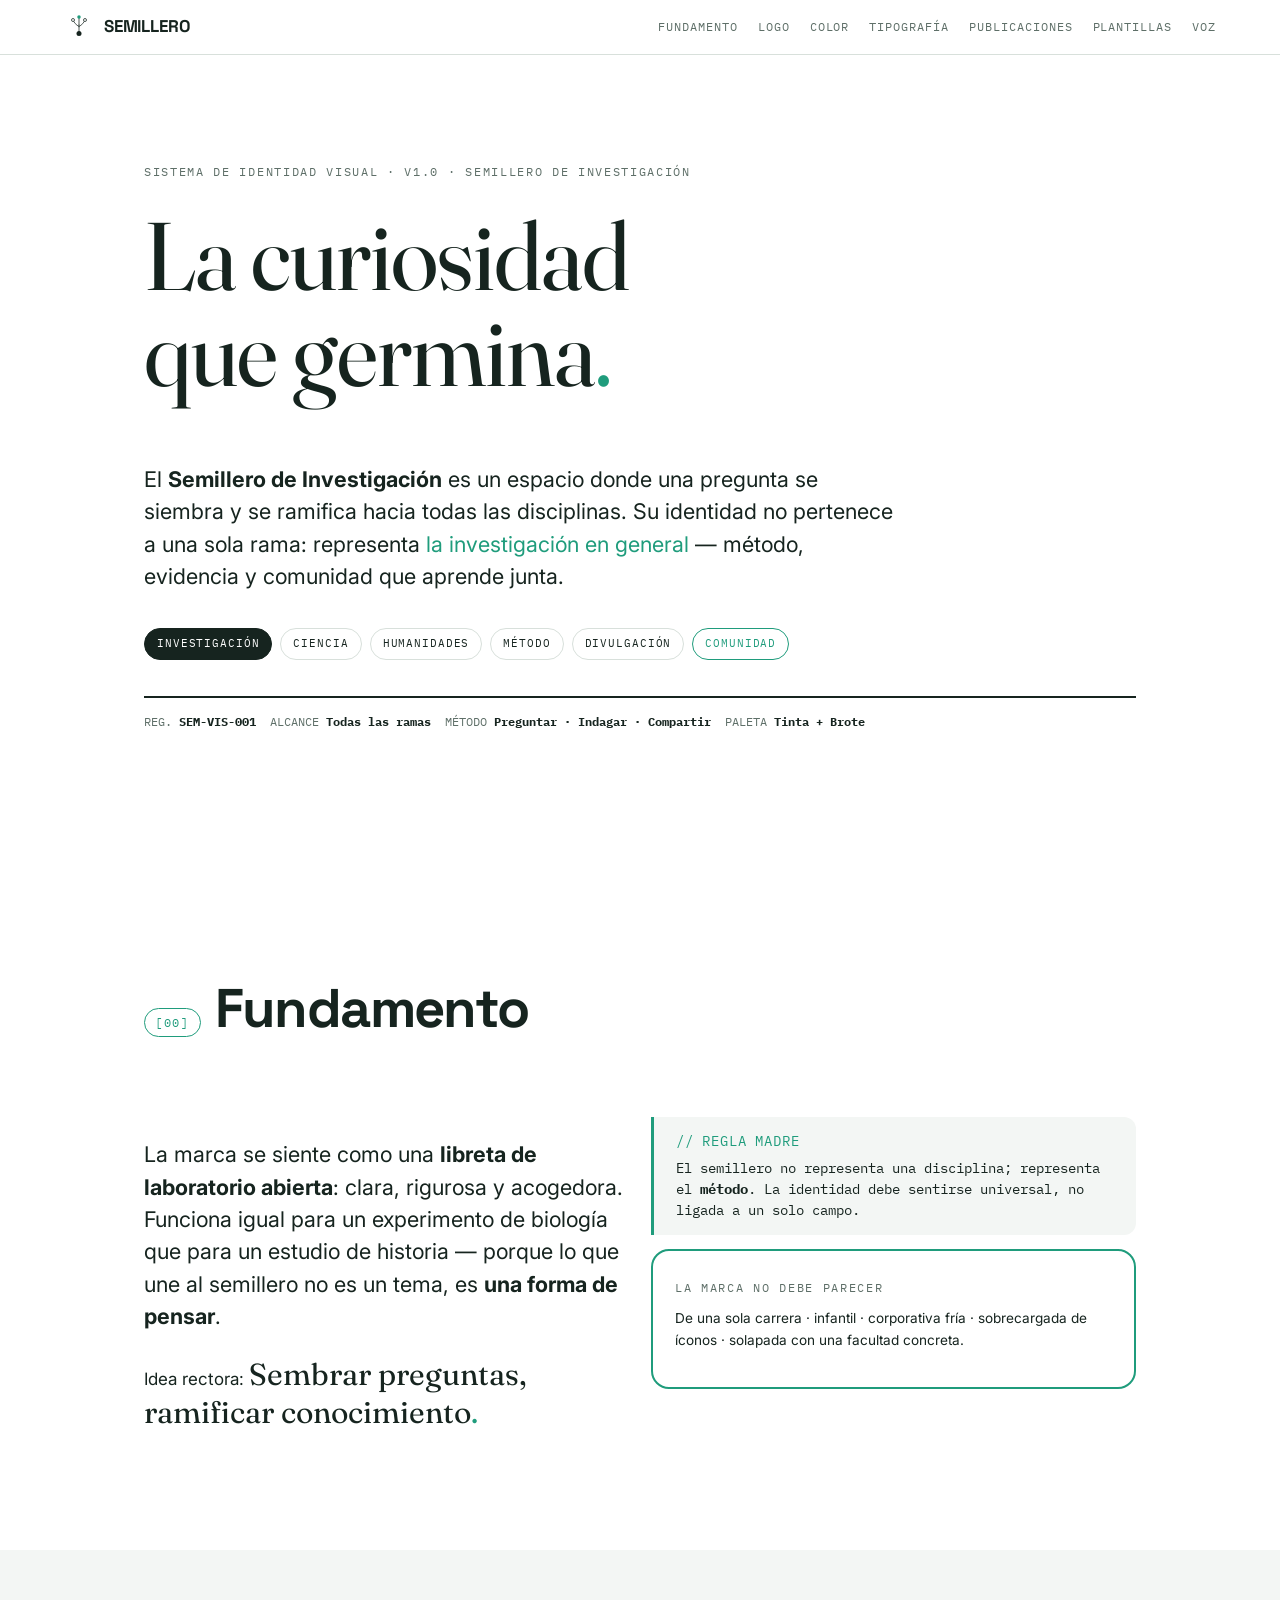
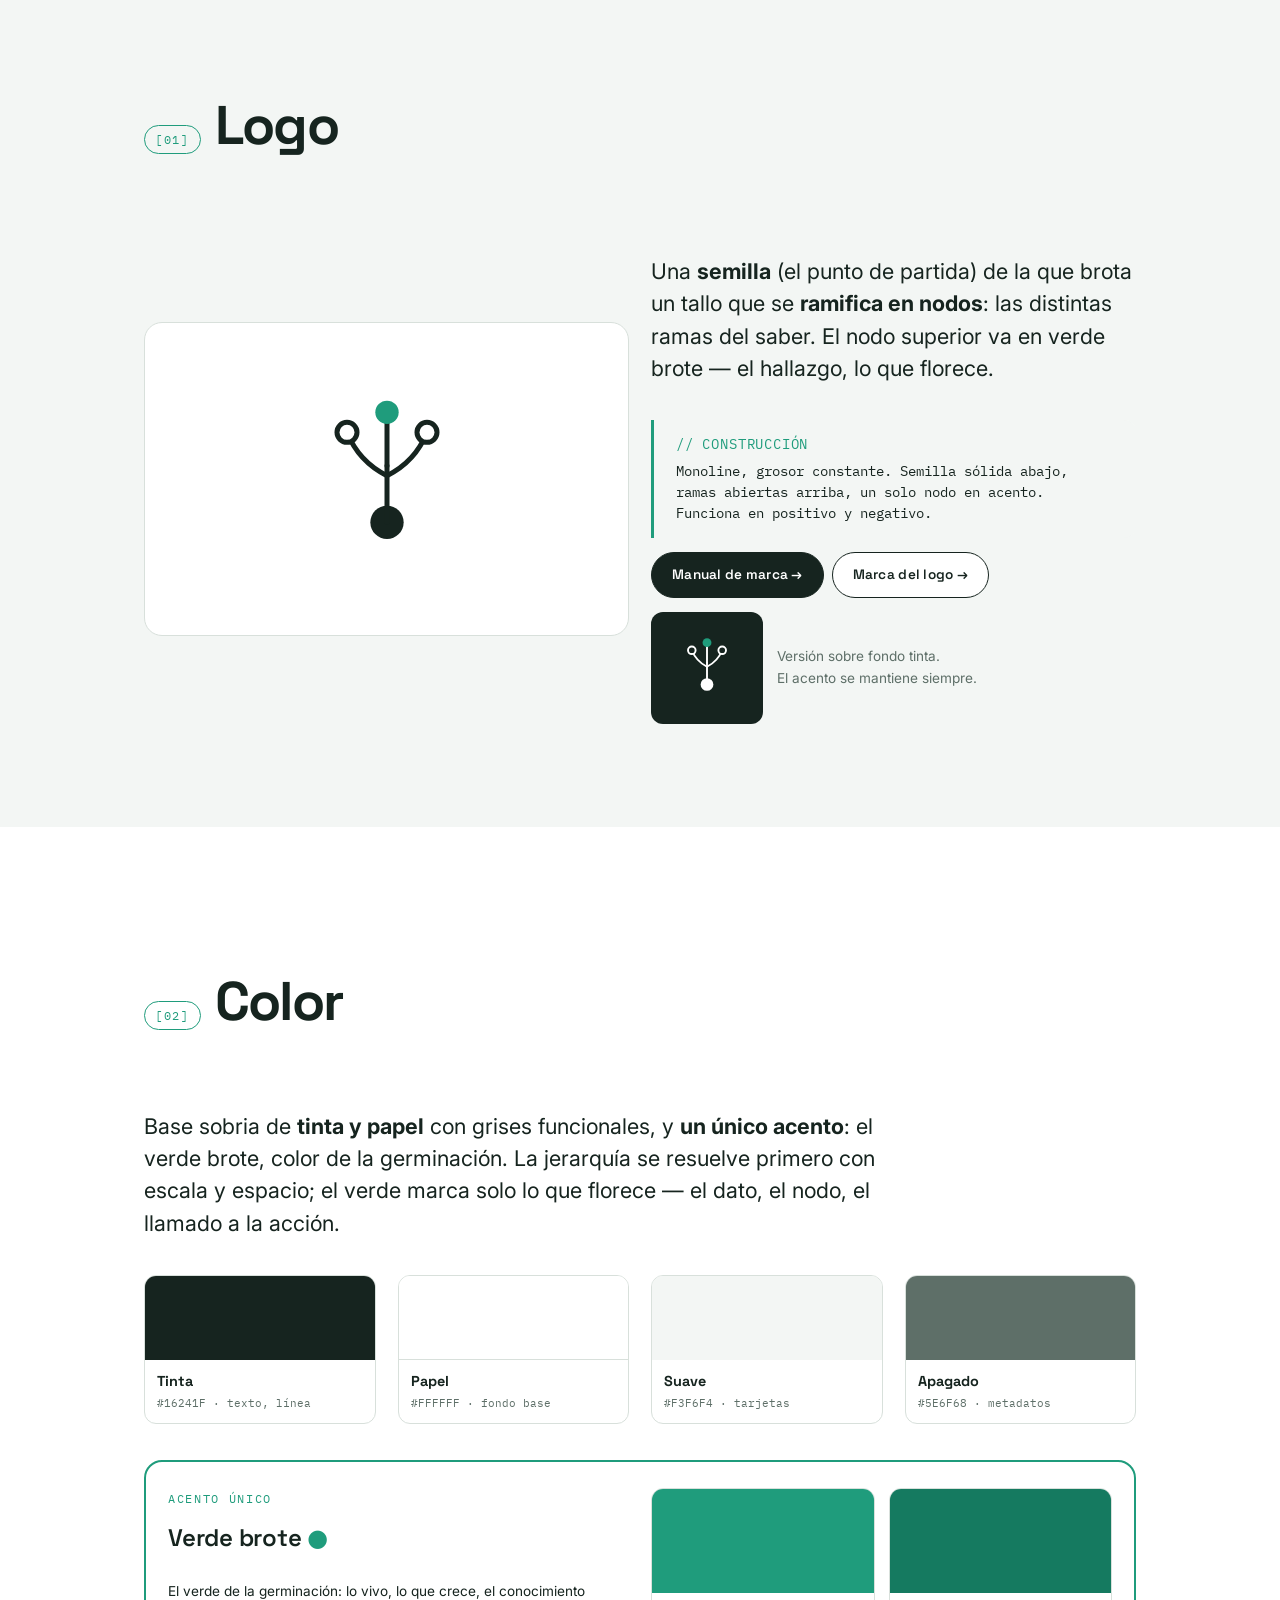
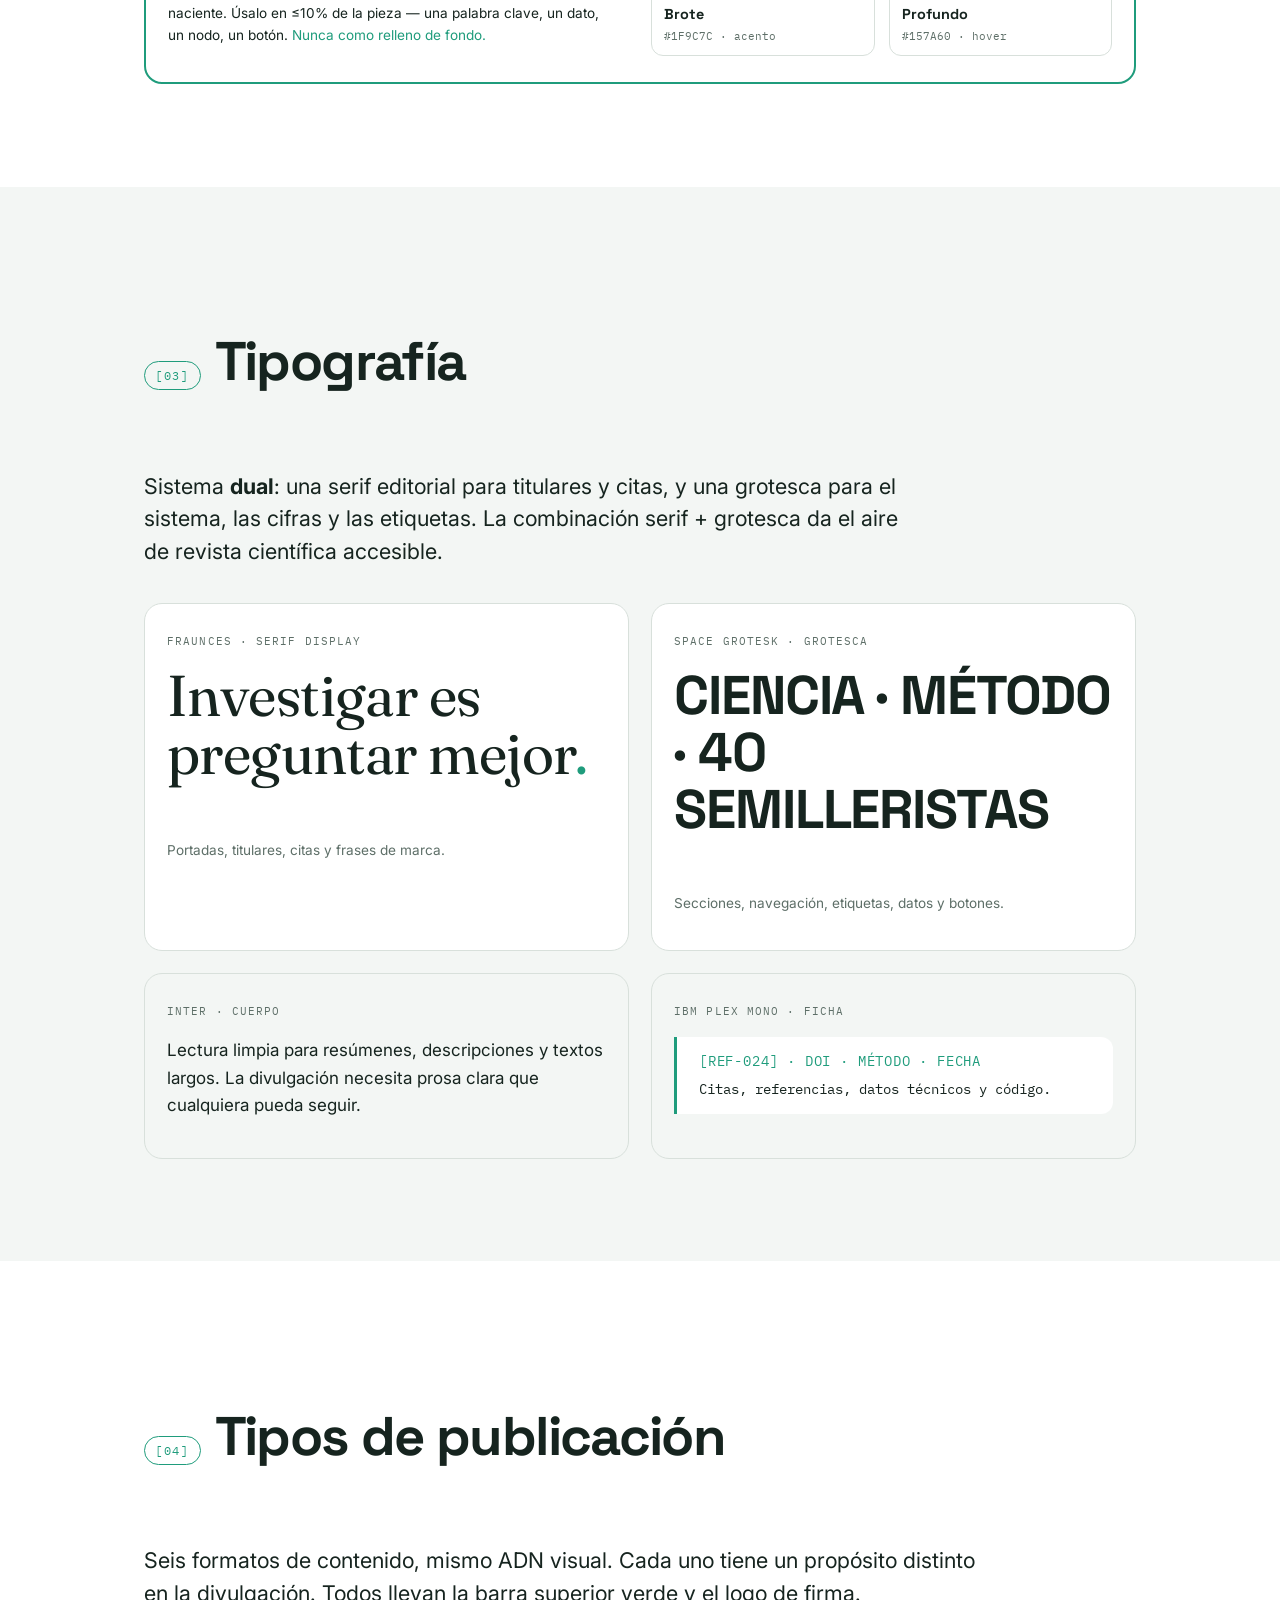
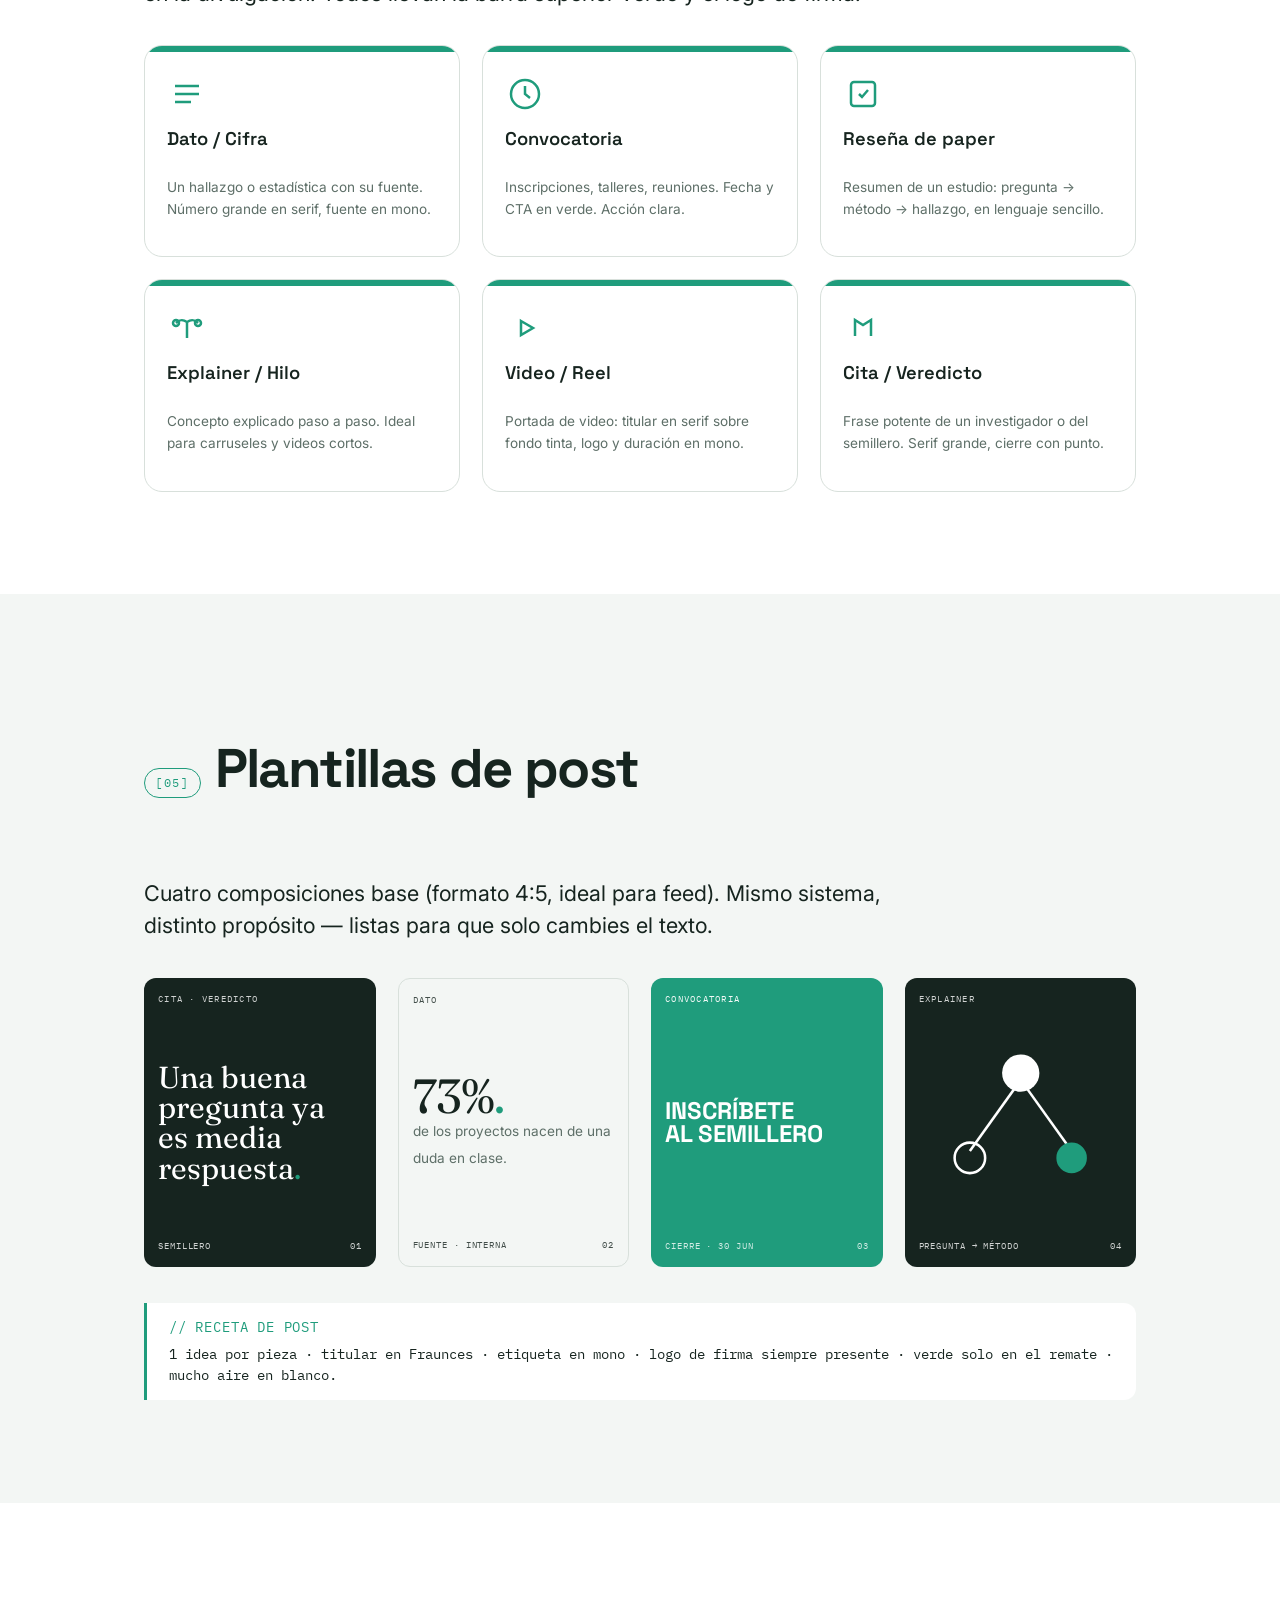
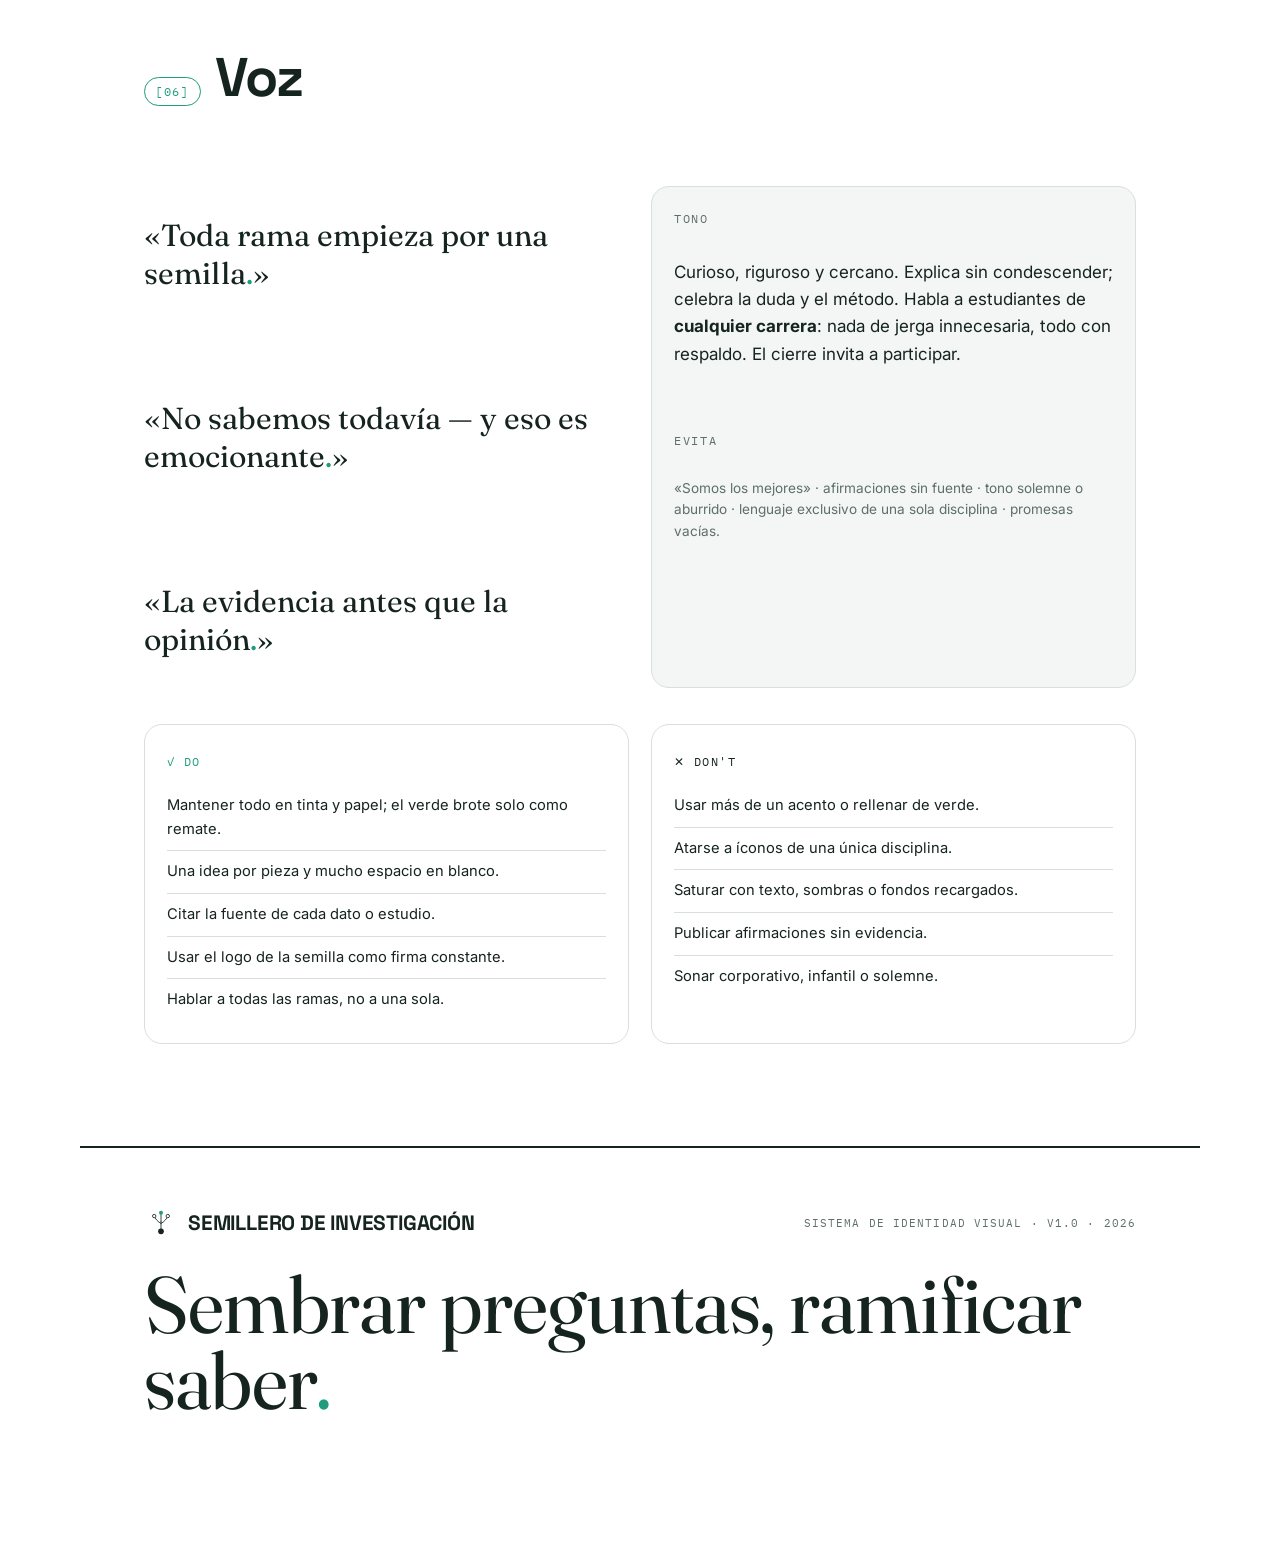
==== index.html @ 3b18baaf "Sitio Semillero de Investigación: identidad, estrategia y kit de marca" ====
<!DOCTYPE html>
<html lang="es">
<head>
<meta charset="UTF-8">
<meta name="viewport" content="width=device-width, initial-scale=1.0">
<title>Semillero de Investigación — Sistema de Identidad Visual</title>
<meta name="description" content="Identidad visual del Semillero de Investigación: logo, color, tipografía, tipos de publicación y plantillas para posts, videos y divulgación. La investigación que germina y se ramifica en todas las disciplinas.">

<link rel="preconnect" href="https://fonts.googleapis.com">
<link rel="preconnect" href="https://fonts.gstatic.com" crossorigin>
<link href="https://fonts.googleapis.com/css2?family=Fraunces:ital,opsz,wght@0,9..144,300..600;1,9..144,300..600&family=IBM+Plex+Mono:wght@400;500;600&family=Inter:wght@400;500;600&family=Space+Grotesk:wght@400;500;600;700&display=swap" rel="stylesheet">

<link rel="icon" type="image/svg+xml" href="assets/favicon.svg">
<link rel="stylesheet" href="assets/semillero.css">
</head>
<body>

<!-- ============ NAV ============ -->
<nav class="nav">
  <div class="nav__brand">
    <svg viewBox="0 0 120 120" width="30" height="30" aria-hidden="true">
      <circle cx="60" cy="86" r="10" fill="#16241F"/>
      <path d="M60 86 V52" fill="none" stroke="#16241F" stroke-width="3" stroke-linecap="round"/>
      <g fill="none" stroke="#16241F" stroke-width="3" stroke-linecap="round">
        <path d="M60 58 C48 52 40 42 36 32"/><path d="M60 58 C72 52 80 42 84 32"/><path d="M60 52 V24"/>
      </g>
      <circle cx="36" cy="32" r="6" fill="#fff" stroke="#16241F" stroke-width="3"/>
      <circle cx="84" cy="32" r="6" fill="#fff" stroke="#16241F" stroke-width="3"/>
      <circle cx="60" cy="20" r="7" fill="#1F9C7C"/>
    </svg>
    SEMILLERO
  </div>
  <div class="nav__links">
    <a href="#fundamento">Fundamento</a>
    <a href="#logo">Logo</a>
    <a href="#color">Color</a>
    <a href="#tipografia">Tipografía</a>
    <a href="#publicaciones">Publicaciones</a>
    <a href="#plantillas">Plantillas</a>
    <a href="#voz">Voz</a>
  </div>
</nav>

<!-- ============ HERO ============ -->
<header class="section container">
  <span class="kicker">Sistema de identidad visual · v1.0 · Semillero de Investigación</span>
  <h1 class="display u-mt-4" style="font-size: clamp(2.6rem, 9vw, 6rem);">La curiosidad<br>que germina<span class="dot">.</span></h1>
  <p class="lead u-mt-4" style="max-width: 58ch;">El <b>Semillero de Investigación</b> es un espacio donde una pregunta se siembra y se ramifica hacia todas las disciplinas. Su identidad no pertenece a una sola rama: representa <span class="accent">la investigación en general</span> — método, evidencia y comunidad que aprende junta.</p>

  <div class="u-flex u-wrap u-gap-2 u-mt-5">
    <span class="chip chip--solid">Investigación</span>
    <span class="chip">Ciencia</span>
    <span class="chip">Humanidades</span>
    <span class="chip">Método</span>
    <span class="chip">Divulgación</span>
    <span class="chip chip--accent">Comunidad</span>
  </div>

  <div class="u-flex u-wrap u-gap-3 u-mt-5" style="font-family:var(--font-mono); font-size:12px; color:var(--muted); border-top: var(--rule); padding-top: var(--s-3);">
    <span>REG. <b style="color:var(--ink)">SEM-VIS-001</b></span>
    <span>ALCANCE <b style="color:var(--ink)">Todas las ramas</b></span>
    <span>MÉTODO <b style="color:var(--ink)">Preguntar · Indagar · Compartir</b></span>
    <span>PALETA <b style="color:var(--ink)">Tinta + Brote</b></span>
  </div>
</header>

<!-- ============ 00 FUNDAMENTO ============ -->
<section id="fundamento" class="section container">
  <div class="sec-head"><span class="sec-num">[00]</span><h2 class="sec-title">Fundamento</h2></div>
  <div class="grid grid-2">
    <div>
      <p class="lead">La marca se siente como una <b>libreta de laboratorio abierta</b>: clara, rigurosa y acogedora. Funciona igual para un experimento de biología que para un estudio de historia — porque lo que une al semillero no es un tema, es <b>una forma de pensar</b>.</p>
      <p class="u-mt-4">Idea rectora: <span class="quote" style="display:inline">Sembrar preguntas, ramificar conocimiento<span class="dot">.</span></span></p>
    </div>
    <div class="stack">
      <div class="note">
        <span class="note__code">// REGLA MADRE</span>
        El semillero no representa una disciplina; representa el <b>método</b>. La identidad debe sentirse universal, no ligada a un solo campo.
      </div>
      <div class="card card--accent">
        <span class="kicker">La marca NO debe parecer</span>
        <p class="small u-mt-2">De una sola carrera · infantil · corporativa fría · sobrecargada de íconos · solapada con una facultad concreta.</p>
      </div>
    </div>
  </div>
</section>

<!-- ============ 01 LOGO ============ -->
<section id="logo" class="section section--paper">
  <div class="container">
    <div class="sec-head"><span class="sec-num">[01]</span><h2 class="sec-title">Logo</h2></div>
    <div class="grid grid-2" style="align-items:center">
      <div class="card" style="display:flex; align-items:center; justify-content:center; padding: var(--s-6);">
        <svg viewBox="0 0 120 120" width="200" height="200" role="img" aria-label="Logo Semillero">
          <circle cx="60" cy="86" r="10" fill="#16241F"/>
          <path d="M60 86 V52" fill="none" stroke="#16241F" stroke-width="3" stroke-linecap="round"/>
          <g fill="none" stroke="#16241F" stroke-width="3" stroke-linecap="round">
            <path d="M60 58 C48 52 40 42 36 32"/><path d="M60 58 C72 52 80 42 84 32"/><path d="M60 52 V24"/>
          </g>
          <circle cx="36" cy="32" r="6" fill="#fff" stroke="#16241F" stroke-width="3"/>
          <circle cx="84" cy="32" r="6" fill="#fff" stroke="#16241F" stroke-width="3"/>
          <circle cx="60" cy="20" r="7" fill="#1F9C7C"/>
        </svg>
      </div>
      <div class="stack">
        <p class="lead">Una <b>semilla</b> (el punto de partida) de la que brota un tallo que se <b>ramifica en nodos</b>: las distintas ramas del saber. El nodo superior va en verde brote — el hallazgo, lo que florece.</p>
        <div class="note"><span class="note__code">// CONSTRUCCIÓN</span>Monoline, grosor constante. Semilla sólida abajo, ramas abiertas arriba, un solo nodo en acento. Funciona en positivo y negativo.</div>
        <div class="u-flex u-gap-2 u-wrap">
          <a class="btn btn--primary" href="manual-marca.html" style="text-decoration:none;">Manual de marca →</a>
          <a class="btn btn--secondary" href="logo.html" style="text-decoration:none;">Marca del logo →</a>
        </div>
        <div class="u-flex u-gap-3 u-wrap u-items-center">
          <!-- versión inversa -->
          <div style="background:#16241F; border-radius: var(--r-md); padding:18px; display:flex; align-items:center; justify-content:center;">
            <svg viewBox="0 0 120 120" width="76" height="76" aria-hidden="true">
              <circle cx="60" cy="86" r="10" fill="#fff"/>
              <path d="M60 86 V52" fill="none" stroke="#fff" stroke-width="3" stroke-linecap="round"/>
              <g fill="none" stroke="#fff" stroke-width="3" stroke-linecap="round">
                <path d="M60 58 C48 52 40 42 36 32"/><path d="M60 58 C72 52 80 42 84 32"/><path d="M60 52 V24"/>
              </g>
              <circle cx="36" cy="32" r="6" fill="#16241F" stroke="#fff" stroke-width="3"/>
              <circle cx="84" cy="32" r="6" fill="#16241F" stroke="#fff" stroke-width="3"/>
              <circle cx="60" cy="20" r="7" fill="#1F9C7C"/>
            </svg>
          </div>
          <div class="small muted">Versión sobre fondo tinta. <br>El acento se mantiene siempre.</div>
        </div>
      </div>
    </div>
  </div>
</section>

<!-- ============ 02 COLOR ============ -->
<section id="color" class="section container">
  <div class="sec-head"><span class="sec-num">[02]</span><h2 class="sec-title">Color</h2></div>
  <p class="lead" style="max-width:60ch; margin-bottom:var(--s-5)">Base sobria de <b>tinta y papel</b> con grises funcionales, y <b>un único acento</b>: el verde brote, color de la germinación. La jerarquía se resuelve primero con escala y espacio; el verde marca solo lo que florece — el dato, el nodo, el llamado a la acción.</p>
  <div class="grid grid-4">
    <div class="swatch"><div class="swatch__chip" style="background:#16241F"></div><div class="swatch__meta"><b>Tinta</b><span>#16241F · texto, línea</span></div></div>
    <div class="swatch"><div class="swatch__chip" style="background:#FFFFFF; border-bottom:1px solid #D8E0DB"></div><div class="swatch__meta"><b>Papel</b><span>#FFFFFF · fondo base</span></div></div>
    <div class="swatch"><div class="swatch__chip" style="background:#F3F6F4"></div><div class="swatch__meta"><b>Suave</b><span>#F3F6F4 · tarjetas</span></div></div>
    <div class="swatch"><div class="swatch__chip" style="background:#5E6F68"></div><div class="swatch__meta"><b>Apagado</b><span>#5E6F68 · metadatos</span></div></div>
  </div>
  <div class="u-mt-5 card card--accent">
    <div class="grid grid-2" style="align-items:center">
      <div>
        <span class="kicker accent">Acento único</span>
        <h3 class="h2 u-mt-2">Verde brote <span class="dot">●</span></h3>
        <p class="small u-mt-2" style="max-width:48ch">El verde de la germinación: lo vivo, lo que crece, el conocimiento naciente. Úsalo en ≤10% de la pieza — una palabra clave, un dato, un nodo, un botón. <span class="accent">Nunca como relleno de fondo.</span></p>
      </div>
      <div class="u-flex u-gap-3 u-wrap">
        <div class="swatch" style="flex:1; min-width:120px"><div class="swatch__chip" style="background:#1F9C7C; height:104px"></div><div class="swatch__meta"><b>Brote</b><span>#1F9C7C · acento</span></div></div>
        <div class="swatch" style="flex:1; min-width:120px"><div class="swatch__chip" style="background:#157A60; height:104px"></div><div class="swatch__meta"><b>Profundo</b><span>#157A60 · hover</span></div></div>
      </div>
    </div>
  </div>
</section>

<!-- ============ 03 TIPOGRAFÍA ============ -->
<section id="tipografia" class="section section--paper">
  <div class="container">
    <div class="sec-head"><span class="sec-num">[03]</span><h2 class="sec-title">Tipografía</h2></div>
    <p class="lead" style="max-width:60ch; margin-bottom:var(--s-5)">Sistema <b>dual</b>: una serif editorial para titulares y citas, y una grotesca para el sistema, las cifras y las etiquetas. La combinación serif + grotesca da el aire de revista científica accesible.</p>
    <div class="grid grid-2">
      <div class="card">
        <span class="archive">Fraunces · serif display</span>
        <p class="display u-mt-3" style="font-size: clamp(2.2rem,6vw,3.6rem)">Investigar es preguntar mejor<span class="dot">.</span></p>
        <p class="small muted u-mt-2">Portadas, titulares, citas y frases de marca.</p>
      </div>
      <div class="card">
        <span class="archive">Space Grotesk · grotesca</span>
        <p class="h1 u-mt-3">CIENCIA · MÉTODO · 40 SEMILLERISTAS</p>
        <p class="small muted u-mt-2">Secciones, navegación, etiquetas, datos y botones.</p>
      </div>
      <div class="card card--soft">
        <span class="archive">Inter · cuerpo</span>
        <p class="u-mt-3">Lectura limpia para resúmenes, descripciones y textos largos. La divulgación necesita prosa clara que cualquiera pueda seguir.</p>
      </div>
      <div class="card card--soft">
        <span class="archive">IBM Plex Mono · ficha</span>
        <div class="note u-mt-3" style="background:#fff"><span class="note__code">[REF-024] · DOI · MÉTODO · FECHA</span>Citas, referencias, datos técnicos y código.</div>
      </div>
    </div>
  </div>
</section>

<!-- ============ 04 TIPOS DE PUBLICACIÓN ============ -->
<section id="publicaciones" class="section container">
  <div class="sec-head"><span class="sec-num">[04]</span><h2 class="sec-title">Tipos de publicación</h2></div>
  <p class="lead" style="max-width:64ch; margin-bottom:var(--s-5)">Seis formatos de contenido, mismo ADN visual. Cada uno tiene un propósito distinto en la divulgación. Todos llevan la barra superior verde y el logo de firma.</p>
  <div class="grid grid-3">
    <div class="ptype"><div class="ptype__bar"></div><div class="ptype__body"><svg class="ptype__icon" viewBox="0 0 40 40" fill="none" stroke="#1F9C7C" stroke-width="2.5"><path d="M8 12h24M8 20h24M8 28h16"/></svg><span class="h3">Dato / Cifra</span><p class="small muted">Un hallazgo o estadística con su fuente. Número grande en serif, fuente en mono.</p></div></div>
    <div class="ptype"><div class="ptype__bar"></div><div class="ptype__body"><svg class="ptype__icon" viewBox="0 0 40 40" fill="none" stroke="#1F9C7C" stroke-width="2.5"><circle cx="20" cy="20" r="14"/><path d="M20 12v8l5 4"/></svg><span class="h3">Convocatoria</span><p class="small muted">Inscripciones, talleres, reuniones. Fecha y CTA en verde. Acción clara.</p></div></div>
    <div class="ptype"><div class="ptype__bar"></div><div class="ptype__body"><svg class="ptype__icon" viewBox="0 0 40 40" fill="none" stroke="#1F9C7C" stroke-width="2.5"><rect x="8" y="8" width="24" height="24" rx="3"/><path d="M16 20l3 3 6-7"/></svg><span class="h3">Reseña de paper</span><p class="small muted">Resumen de un estudio: pregunta → método → hallazgo, en lenguaje sencillo.</p></div></div>
    <div class="ptype"><div class="ptype__bar"></div><div class="ptype__body"><svg class="ptype__icon" viewBox="0 0 40 40" fill="none" stroke="#1F9C7C" stroke-width="2.5"><path d="M20 30V14M20 14c-6-4-9-1-11 1M20 14c6-4 9-1 11 1"/><circle cx="9" cy="15" r="3"/><circle cx="31" cy="15" r="3"/></svg><span class="h3">Explainer / Hilo</span><p class="small muted">Concepto explicado paso a paso. Ideal para carruseles y videos cortos.</p></div></div>
    <div class="ptype"><div class="ptype__bar"></div><div class="ptype__body"><svg class="ptype__icon" viewBox="0 0 40 40" fill="none" stroke="#1F9C7C" stroke-width="2.5"><path d="M16 13l12 7-12 7z"/></svg><span class="h3">Video / Reel</span><p class="small muted">Portada de video: titular en serif sobre fondo tinta, logo y duración en mono.</p></div></div>
    <div class="ptype"><div class="ptype__bar"></div><div class="ptype__body"><svg class="ptype__icon" viewBox="0 0 40 40" fill="none" stroke="#1F9C7C" stroke-width="2.5"><path d="M12 28V12l8 5 8-5v16"/></svg><span class="h3">Cita / Veredicto</span><p class="small muted">Frase potente de un investigador o del semillero. Serif grande, cierre con punto.</p></div></div>
  </div>
</section>

<!-- ============ 05 PLANTILLAS ============ -->
<section id="plantillas" class="section section--paper">
  <div class="container">
    <div class="sec-head"><span class="sec-num">[05]</span><h2 class="sec-title">Plantillas de post</h2></div>
    <p class="lead" style="max-width:60ch; margin-bottom:var(--s-5)">Cuatro composiciones base (formato 4:5, ideal para feed). Mismo sistema, distinto propósito — listas para que solo cambies el texto.</p>
    <div class="grid grid-4">
      <div class="poster poster--ink">
        <span class="poster__kicker">Cita · veredicto</span>
        <span class="poster__big" style="color:#fff">Una buena pregunta ya es media respuesta<span class="dot">.</span></span>
        <span class="poster__foot"><span>SEMILLERO</span><span>01</span></span>
      </div>
      <div class="poster poster--paper">
        <span class="poster__kicker">Dato</span>
        <div><div class="display" style="font-size:3rem; line-height:.9">73%<span class="dot">.</span></div><span class="small muted">de los proyectos nacen de una duda en clase.</span></div>
        <span class="poster__foot"><span>FUENTE · INTERNA</span><span>02</span></span>
      </div>
      <div class="poster poster--accent">
        <span class="poster__kicker" style="opacity:.95">Convocatoria</span>
        <div class="poster__rep">Inscríbete<br>al semillero</div>
        <span class="poster__foot"><span>CIERRE · 30 JUN</span><span>03</span></span>
      </div>
      <div class="poster poster--ink">
        <span class="poster__kicker">Explainer</span>
        <svg viewBox="0 0 120 110" aria-hidden="true" width="100%">
          <line x1="60" y1="30" x2="30" y2="72" stroke="#fff" stroke-width="1.5"/>
          <line x1="60" y1="30" x2="90" y2="72" stroke="#fff" stroke-width="1.5"/>
          <circle cx="60" cy="26" r="11" fill="#fff"/>
          <circle cx="30" cy="76" r="9" fill="none" stroke="#fff" stroke-width="1.5"/>
          <circle cx="90" cy="76" r="9" fill="#1F9C7C"/>
        </svg>
        <span class="poster__foot"><span>PREGUNTA → MÉTODO</span><span>04</span></span>
      </div>
    </div>
    <div class="note u-mt-5" style="background:#fff"><span class="note__code">// RECETA DE POST</span>1 idea por pieza · titular en Fraunces · etiqueta en mono · logo de firma siempre presente · verde solo en el remate · mucho aire en blanco.</div>
  </div>
</section>

<!-- ============ 06 VOZ ============ -->
<section id="voz" class="section container">
  <div class="sec-head"><span class="sec-num">[06]</span><h2 class="sec-title">Voz</h2></div>
  <div class="grid grid-2">
    <div class="stack">
      <p class="quote">«Toda rama empieza por una semilla<span class="dot">.</span>»</p>
      <hr class="hairline">
      <p class="quote">«No sabemos todavía — y eso es emocionante<span class="dot">.</span>»</p>
      <hr class="hairline">
      <p class="quote">«La evidencia antes que la opinión<span class="dot">.</span>»</p>
    </div>
    <div class="card card--soft stack">
      <span class="kicker">Tono</span>
      <p>Curioso, riguroso y cercano. Explica sin condescender; celebra la duda y el método. Habla a estudiantes de <b>cualquier carrera</b>: nada de jerga innecesaria, todo con respaldo. El cierre invita a participar.</p>
      <hr class="hairline">
      <span class="kicker">Evita</span>
      <p class="small muted">«Somos los mejores» · afirmaciones sin fuente · tono solemne o aburrido · lenguaje exclusivo de una sola disciplina · promesas vacías.</p>
    </div>
  </div>

  <!-- Do / Don't -->
  <div class="grid grid-2 u-mt-5">
    <div class="judge judge--do">
      <span class="judge__tag">✓ Do</span>
      <ul>
        <li>Mantener todo en tinta y papel; el verde brote solo como remate.</li>
        <li>Una idea por pieza y mucho espacio en blanco.</li>
        <li>Citar la fuente de cada dato o estudio.</li>
        <li>Usar el logo de la semilla como firma constante.</li>
        <li>Hablar a todas las ramas, no a una sola.</li>
      </ul>
    </div>
    <div class="judge judge--dont">
      <span class="judge__tag">✕ Don't</span>
      <ul>
        <li>Usar más de un acento o rellenar de verde.</li>
        <li>Atarse a íconos de una única disciplina.</li>
        <li>Saturar con texto, sombras o fondos recargados.</li>
        <li>Publicar afirmaciones sin evidencia.</li>
        <li>Sonar corporativo, infantil o solemne.</li>
      </ul>
    </div>
  </div>
</section>

<!-- ============ FOOTER ============ -->
<footer class="footer container">
  <div class="u-flex u-between u-wrap u-gap-3 u-items-center">
    <div class="nav__brand" style="font-size:1.3rem">
      <svg viewBox="0 0 120 120" width="34" height="34" aria-hidden="true">
        <circle cx="60" cy="86" r="10" fill="#16241F"/><path d="M60 86 V52" fill="none" stroke="#16241F" stroke-width="3" stroke-linecap="round"/>
        <g fill="none" stroke="#16241F" stroke-width="3" stroke-linecap="round"><path d="M60 58 C48 52 40 42 36 32"/><path d="M60 58 C72 52 80 42 84 32"/><path d="M60 52 V24"/></g>
        <circle cx="36" cy="32" r="6" fill="#fff" stroke="#16241F" stroke-width="3"/><circle cx="84" cy="32" r="6" fill="#fff" stroke="#16241F" stroke-width="3"/><circle cx="60" cy="20" r="7" fill="#1F9C7C"/>
      </svg>
      SEMILLERO DE INVESTIGACIÓN
    </div>
    <p class="archive">Sistema de identidad visual · v1.0 · 2026</p>
  </div>
  <p class="display u-mt-4" style="font-size:clamp(2rem,8vw,5rem); line-height:.95">Sembrar preguntas, ramificar saber<span class="dot">.</span></p>
</footer>

</body>
</html>
---- assets/semillero.css ----
/* ============================================================
   SEMILLERO DE INVESTIGACIÓN — Sistema de identidad visual
   Tema: la investigación que germina y se ramifica en todas
   las disciplinas. Sobrio, académico, universal.
   ============================================================ */

:root{
  /* — Color — */
  --ink:      #16241F;   /* texto, línea (verde casi negro) */
  --white:    #FFFFFF;   /* superficie base */
  --paper:    #F3F6F4;   /* tarjetas, fondos suaves */
  --muted:    #5E6F68;   /* metadatos, apoyo */
  --line:     #D8E0DB;   /* hairlines */

  --brote:    #1F9C7C;   /* ACENTO único · verde germinación */
  --brote-dk: #157A60;   /* hover / profundidad */
  --brote-soft:#E5F3EE;  /* relleno tenue del acento */

  /* — Tipografía — */
  --font-serif: "Fraunces", Georgia, serif;        /* editorial / titulares */
  --font-sans:  "Space Grotesk", system-ui, sans-serif; /* sistema / datos */
  --font-body:  "Inter", system-ui, sans-serif;    /* lectura */
  --font-mono:  "IBM Plex Mono", ui-monospace, monospace; /* ficha / código */

  /* — Espacio — */
  --gutter: clamp(20px, 5vw, 64px);
  --s-2: 8px; --s-3: 14px; --s-4: 22px; --s-5: 36px; --s-6: 56px;

  /* — Radios / líneas — */
  --r-sm: 6px; --r-md: 12px; --r-lg: 18px; --r-full: 999px;
  --hairline: 1px solid var(--line);
  --rule: 2px solid var(--ink);

  /* — Escala — */
  --fs-h1: clamp(2rem, 5vw, 3.4rem);
}

*{ box-sizing: border-box; }
html{ scroll-behavior: smooth; }
body{
  margin:0; background: var(--white); color: var(--ink);
  font-family: var(--font-body); font-size: 17px; line-height: 1.6;
  -webkit-font-smoothing: antialiased;
}
a{ color: inherit; text-decoration: none; }

.container{ max-width: 1120px; margin: 0 auto; padding-inline: var(--gutter); }
.section{ padding-block: clamp(48px, 8vw, 104px); }
.section--paper{ background: var(--paper); }
.section--ink{ background: var(--ink); color: #fff; }

/* — Utilidades — */
.kicker{ font-family: var(--font-mono); font-size: 12px; letter-spacing: .14em; text-transform: uppercase; color: var(--muted); }
.accent{ color: var(--brote); }
.dot{ color: var(--brote); }
.lead{ font-size: clamp(1.05rem, 2vw, 1.35rem); line-height: 1.5; }
.small{ font-size: .85rem; }
.muted{ color: var(--muted); }
.hairline{ height:1px; background: var(--line); border:0; }
.u-mt-2{margin-top:var(--s-2)} .u-mt-3{margin-top:var(--s-3)} .u-mt-4{margin-top:var(--s-4)} .u-mt-5{margin-top:var(--s-5)}
.u-flex{display:flex} .u-wrap{flex-wrap:wrap} .u-gap-2{gap:var(--s-2)} .u-gap-3{gap:var(--s-3)}
.u-between{justify-content:space-between} .u-items-center{align-items:center}

.grid{ display:grid; gap: var(--s-4); }
.grid-2{ grid-template-columns: repeat(2,1fr); }
.grid-3{ grid-template-columns: repeat(3,1fr); }
.grid-4{ grid-template-columns: repeat(4,1fr); }
@media (max-width: 820px){ .grid-2,.grid-3,.grid-4{ grid-template-columns: 1fr; } }

/* — Tipos display — */
.display{ font-family: var(--font-serif); font-weight: 400; line-height: 1; letter-spacing:-0.01em; }
.h1{ font-family: var(--font-sans); font-weight: 700; font-size: var(--fs-h1); letter-spacing:-0.02em; line-height:1.05; }
.h2{ font-family: var(--font-sans); font-weight: 600; font-size: 1.5rem; letter-spacing:-0.01em; }
.h3{ font-family: var(--font-sans); font-weight: 600; font-size: 1.15rem; }
.archive{ font-family: var(--font-mono); font-size: 11px; letter-spacing:.1em; text-transform:uppercase; color: var(--muted); }
.quote{ font-family: var(--font-serif); font-size: clamp(1.3rem,3vw,1.9rem); line-height:1.25; }

/* — Nav — */
.nav{
  position: sticky; top:0; z-index:50;
  display:flex; align-items:center; justify-content:space-between;
  padding: 12px var(--gutter);
  background: rgba(255,255,255,.88); backdrop-filter: blur(10px);
  border-bottom: var(--hairline);
}
.nav__brand{ display:flex; align-items:center; gap:10px; font-family: var(--font-sans); font-weight:700; letter-spacing:-0.01em; }
.nav__links{ display:flex; gap:20px; }
.nav__links a{ font-family: var(--font-mono); font-size:12px; letter-spacing:.08em; text-transform:uppercase; color: var(--muted); transition: color .15s; }
.nav__links a:hover{ color: var(--brote); }
@media (max-width: 760px){ .nav__links{ display:none; } }

/* — Cabecera de sección — */
.sec-head{ display:flex; align-items:baseline; gap: var(--s-3); margin-bottom: var(--s-5); }
.sec-num{ font-family: var(--font-mono); font-size:12px; letter-spacing:.14em; color: var(--brote); border:1px solid var(--brote); border-radius: var(--r-full); padding:4px 10px; }
.sec-title{ font-family: var(--font-sans); font-weight:700; font-size: var(--fs-h1); letter-spacing:-0.03em; line-height:1; }

/* — Tarjetas — */
.card{ background:#fff; border: var(--hairline); border-radius: var(--r-lg); padding: var(--s-4); }
.card--soft{ background: var(--paper); }
.card--ink{ background: var(--ink); color:#fff; border-color: transparent; }
.card--accent{ border-color: var(--brote); border-width:2px; }
.stack{ display:grid; gap: var(--s-3); align-content:start; }

/* — Chips — */
.chip{ display:inline-flex; align-items:center; gap:6px; font-family: var(--font-mono); font-size:11px; letter-spacing:.08em; text-transform:uppercase; padding:6px 12px; border-radius: var(--r-full); border: var(--hairline); color: var(--ink); }
.chip--solid{ background: var(--ink); color:#fff; border-color: var(--ink); }
.chip--accent{ border-color: var(--brote); color: var(--brote); }

/* — Swatches de color — */
.swatch{ border: var(--hairline); border-radius: var(--r-md); overflow:hidden; background:#fff; }
.swatch__chip{ height:84px; }
.swatch__meta{ padding:10px 12px; display:flex; flex-direction:column; gap:2px; }
.swatch__meta b{ font-family: var(--font-sans); font-size:.9rem; }
.swatch__meta span{ font-family: var(--font-mono); font-size:11px; color: var(--muted); }

/* — Nota / ficha de expediente — */
.note{ background: var(--paper); border-left: 3px solid var(--brote); border-radius: 0 var(--r-md) var(--r-md) 0; padding: var(--s-3) var(--s-4); font-family: var(--font-mono); font-size:.85rem; line-height:1.55; }
.note__code{ display:block; color: var(--brote); margin-bottom:6px; letter-spacing:.06em; }

/* — Botones — */
.btn{ font-family: var(--font-sans); font-weight:600; font-size:.85rem; letter-spacing:.02em; padding:11px 20px; border-radius: var(--r-full); border:1.5px solid var(--ink); cursor:pointer; transition: all .15s; }
.btn--primary{ background: var(--ink); color:#fff; }
.btn--primary:hover{ background: var(--brote); border-color: var(--brote); }
.btn--secondary{ background:#fff; color: var(--ink); }
.btn--secondary:hover{ background: var(--ink); color:#fff; }
.btn--ghost{ background:transparent; border-color:transparent; color: var(--brote); }

/* — Tipo de publicación (tarjeta-formato) — */
.ptype{ border: var(--hairline); border-radius: var(--r-lg); overflow:hidden; background:#fff; display:flex; flex-direction:column; }
.ptype__bar{ height:6px; background: var(--brote); }
.ptype__body{ padding: var(--s-4); display:grid; gap:10px; }
.ptype__icon{ width:40px; height:40px; }

/* — Mini-poster de plantilla — */
.poster{ aspect-ratio: 4/5; border-radius: var(--r-md); overflow:hidden; display:flex; flex-direction:column; justify-content:space-between; padding: var(--s-3); position:relative; }
.poster--ink{ background: var(--ink); color:#fff; }
.poster--paper{ background: var(--paper); color: var(--ink); border: var(--hairline); }
.poster--accent{ background: var(--brote); color:#fff; }
.poster__kicker{ font-family: var(--font-mono); font-size:9px; letter-spacing:.14em; text-transform:uppercase; opacity:.8; }
.poster__big{ font-family: var(--font-serif); font-size: clamp(1.3rem,5vw,1.9rem); line-height:1; }
.poster__rep{ font-family: var(--font-sans); font-weight:700; font-size: clamp(1.1rem,4vw,1.5rem); text-transform:uppercase; line-height:.96; }
.poster__foot{ font-family: var(--font-mono); font-size:9px; letter-spacing:.1em; opacity:.8; display:flex; justify-content:space-between; }

/* — Do / Don't — */
.judge{ border-radius: var(--r-lg); padding: var(--s-4); border: var(--hairline); }
.judge__tag{ font-family: var(--font-mono); font-size:12px; letter-spacing:.12em; text-transform:uppercase; margin-bottom: var(--s-3); display:inline-block; }
.judge--do .judge__tag{ color: var(--brote); }
.judge--dont .judge__tag{ color: var(--ink); }
.judge ul{ list-style:none; margin:0; padding:0; }
.judge li{ padding:9px 0; border-top: var(--hairline); font-size:.92rem; }
.judge li:first-of-type{ border-top:0; }

.footer{ padding-block: var(--s-6); border-top: var(--rule); }
</content>
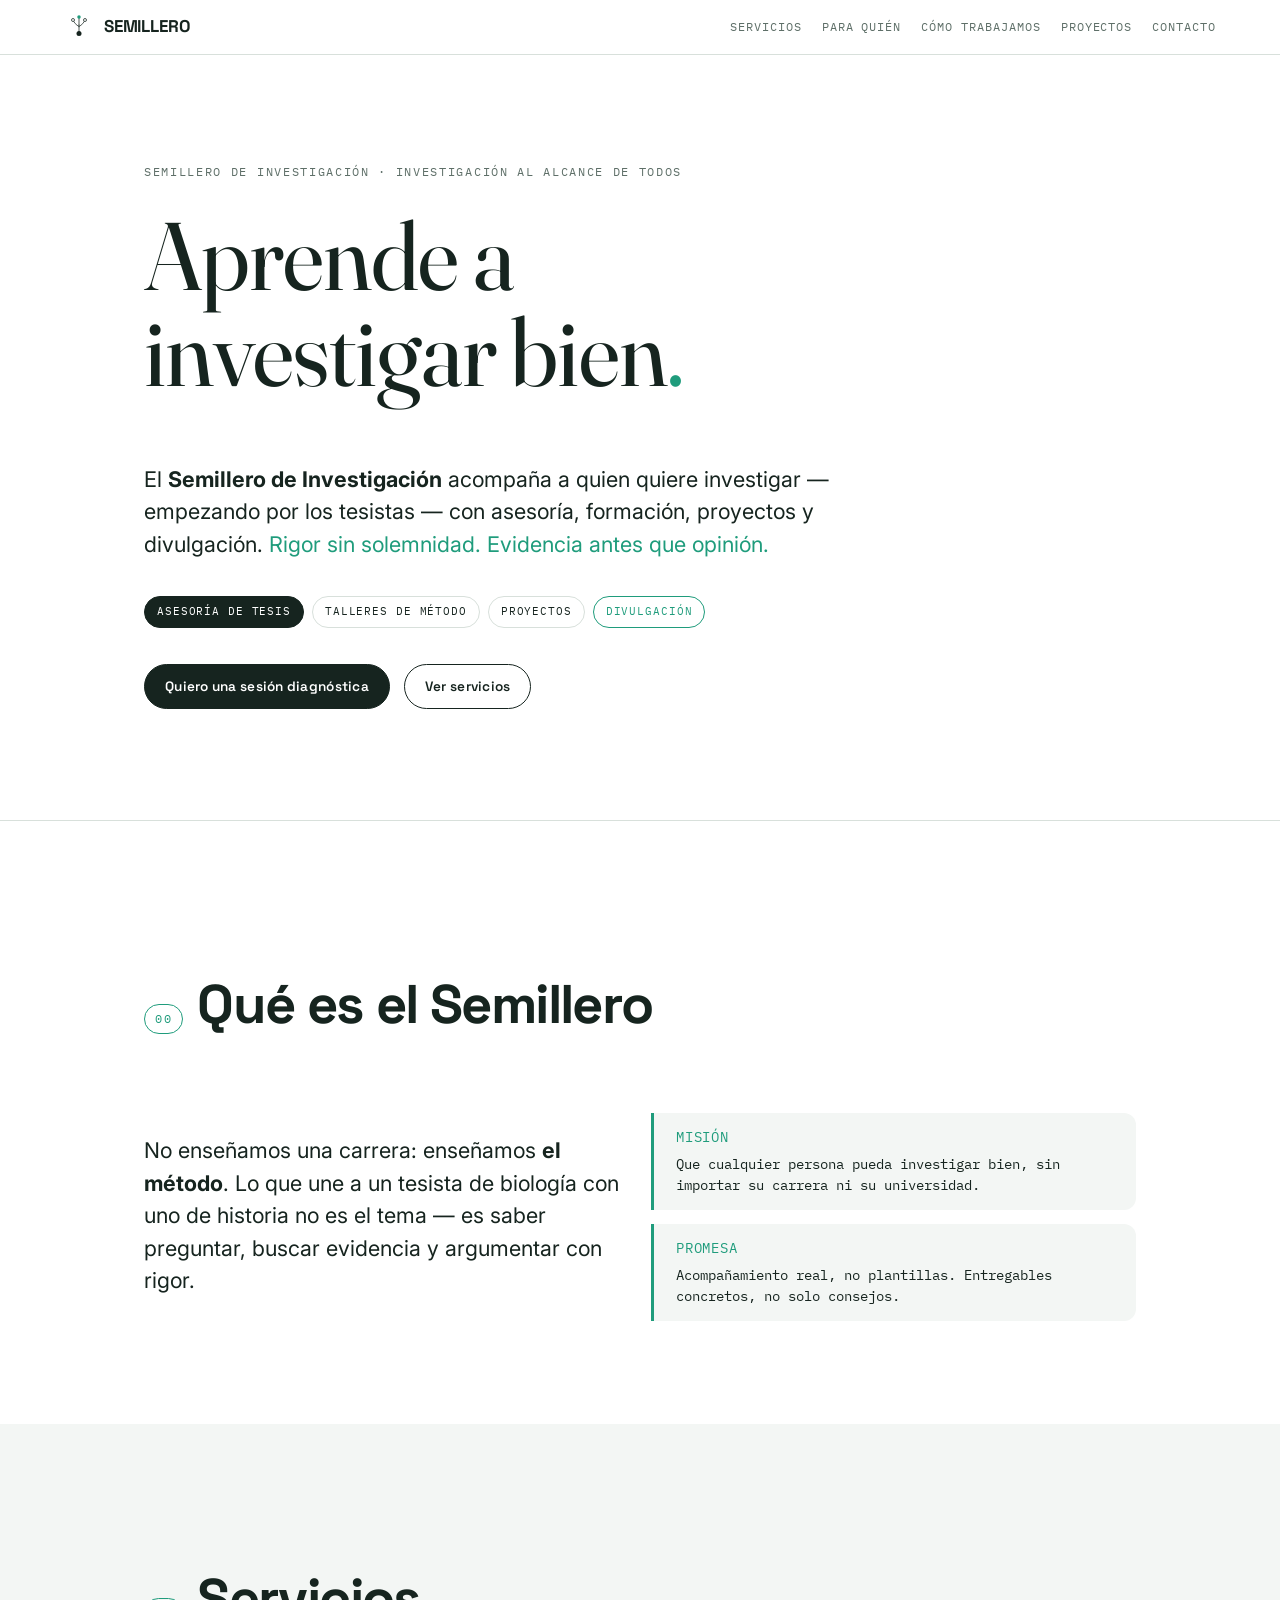
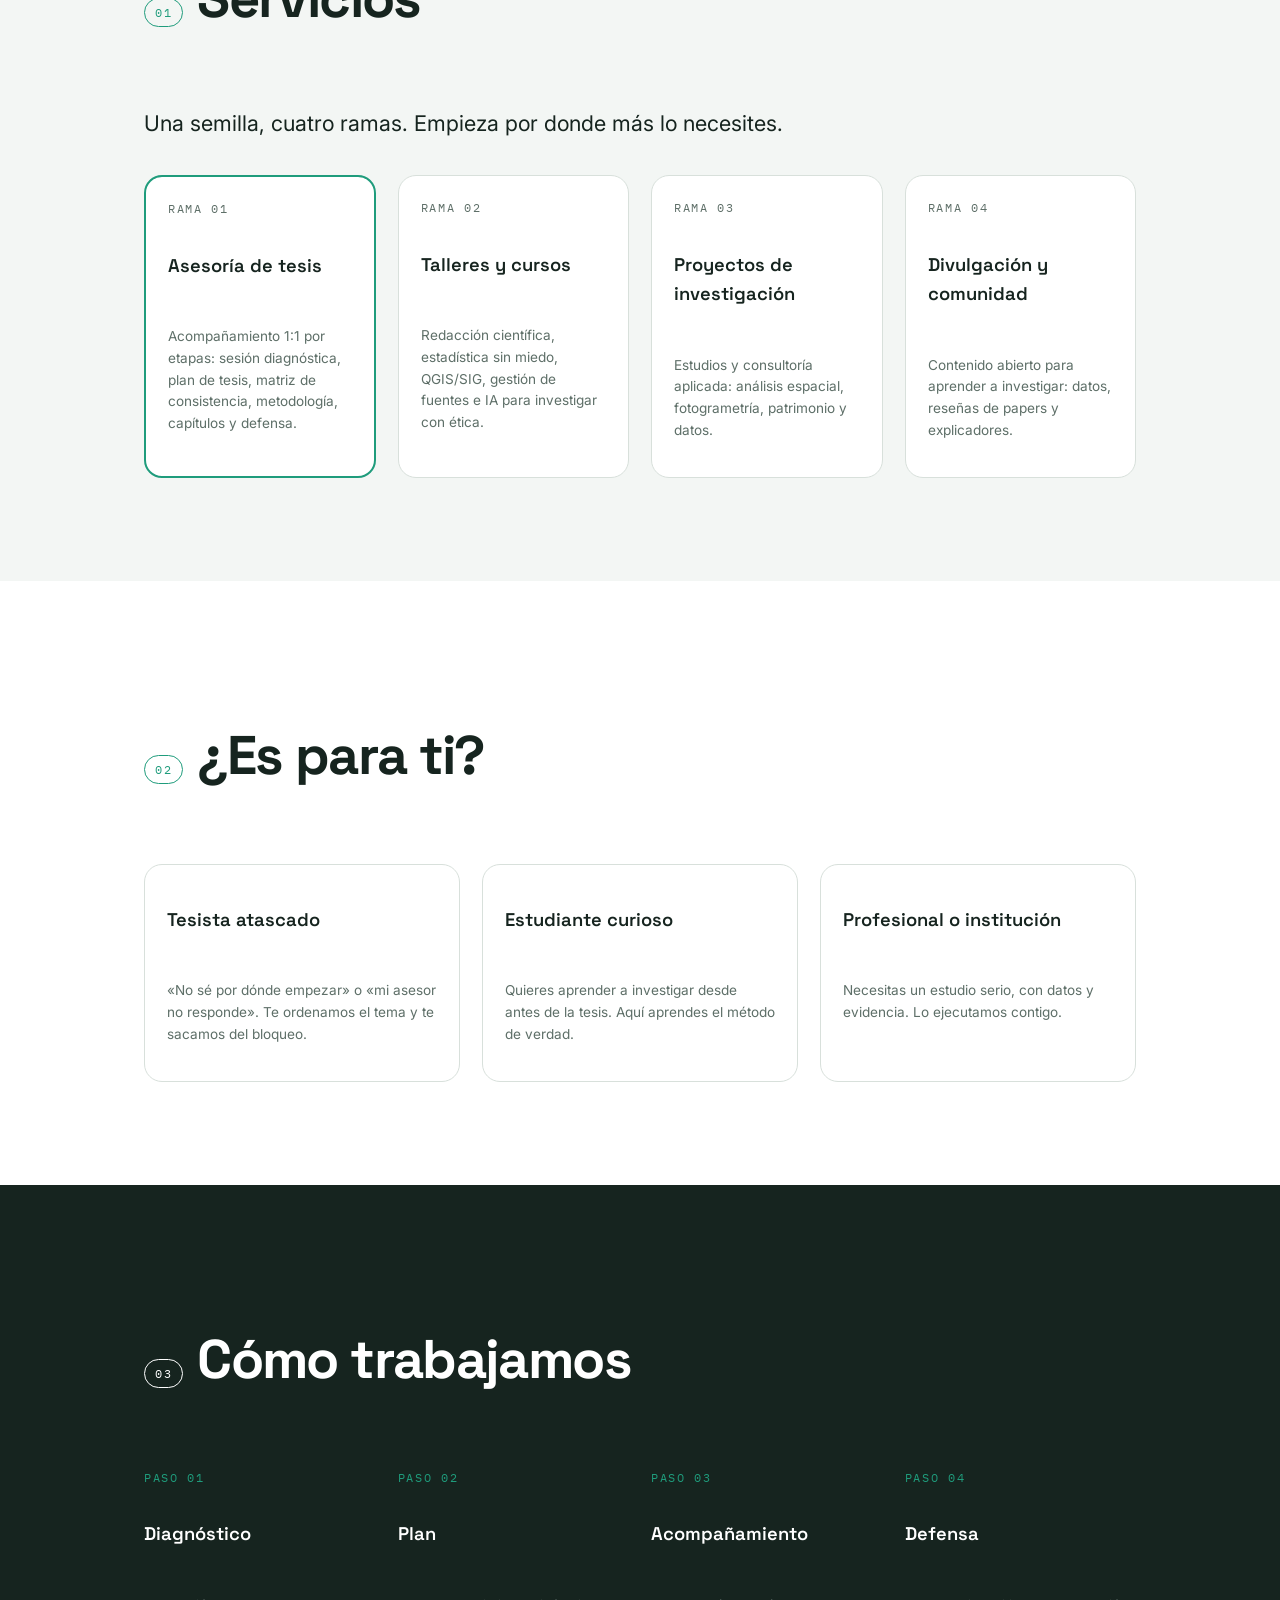
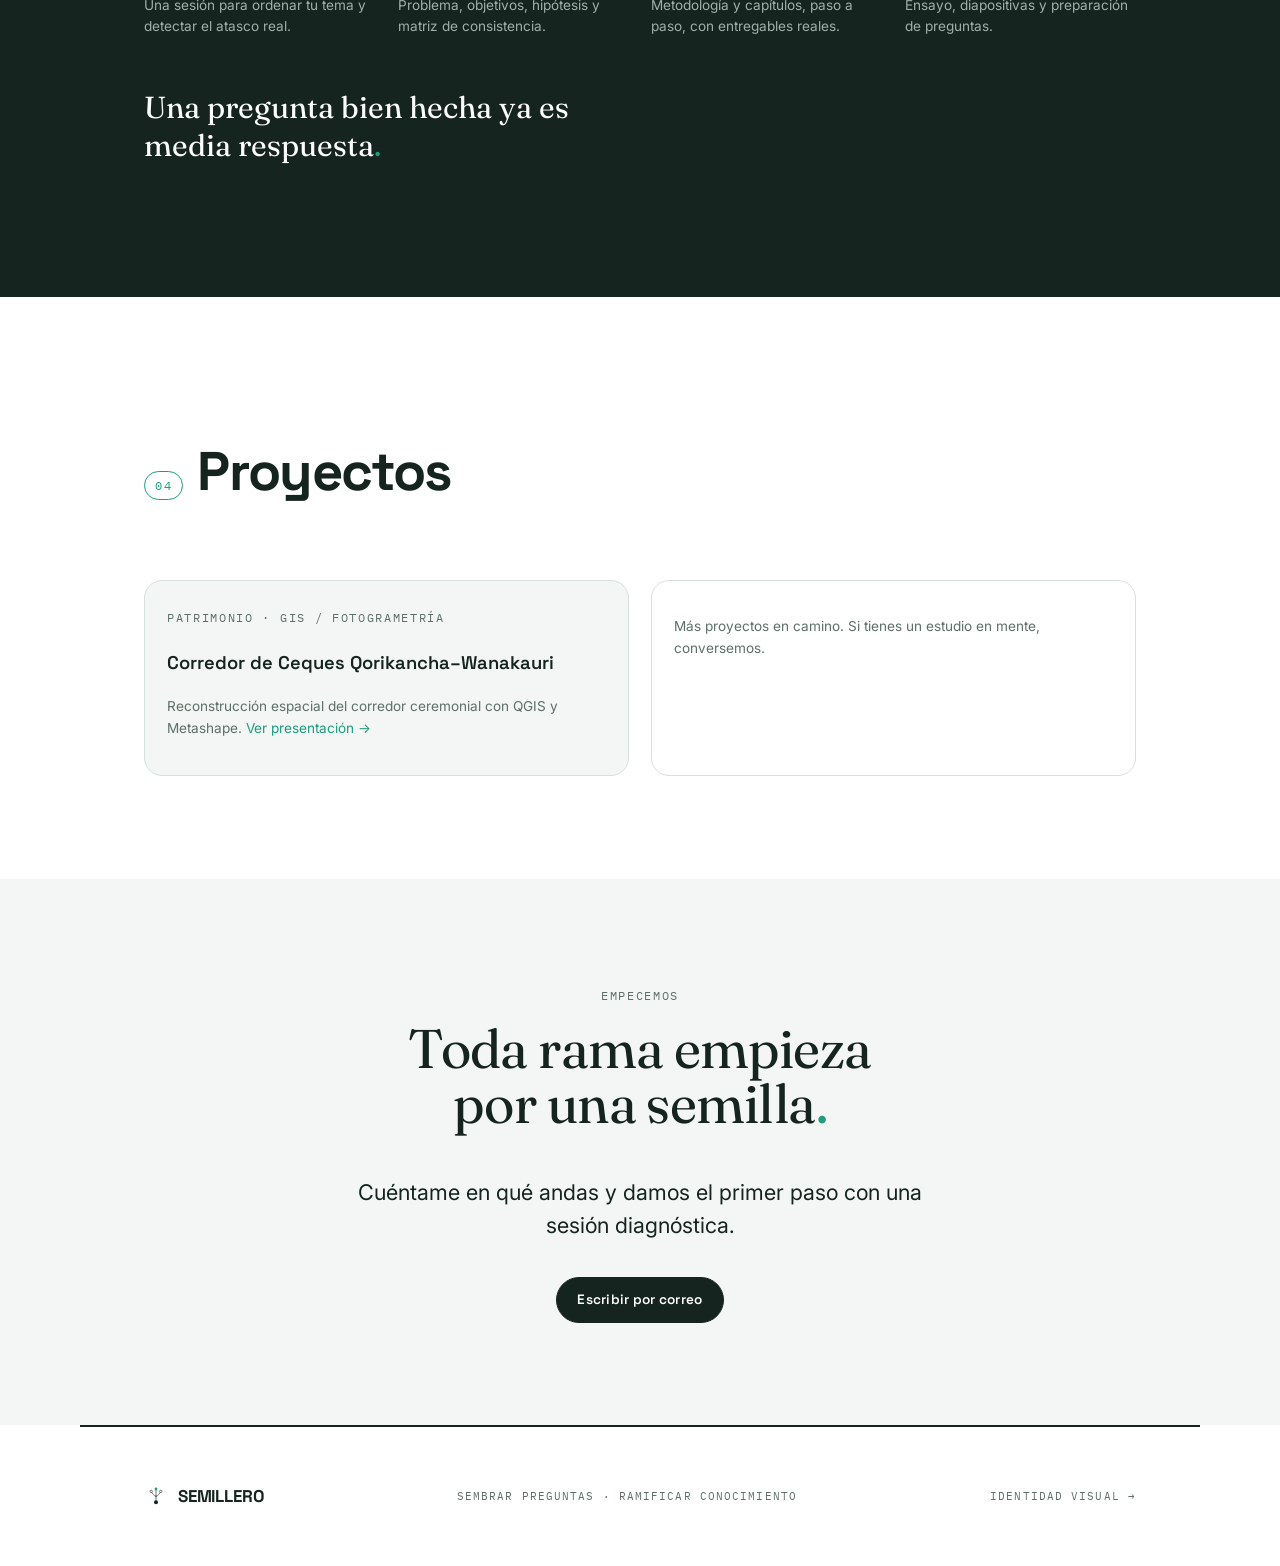
==== commit 450ee154: "Landing público del Semillero; guía de identidad movida a identidad.html" ====
--- a/index.html
+++ b/index.html
@@ -3,8 +3,8 @@
 <head>
 <meta charset="UTF-8">
 <meta name="viewport" content="width=device-width, initial-scale=1.0">
-<title>Semillero de Investigación — Sistema de Identidad Visual</title>
-<meta name="description" content="Identidad visual del Semillero de Investigación: logo, color, tipografía, tipos de publicación y plantillas para posts, videos y divulgación. La investigación que germina y se ramifica en todas las disciplinas.">
+<title>Semillero de Investigación — Llevar la investigación al alcance de todos</title>
+<meta name="description" content="El Semillero de Investigación acompaña a quien quiere investigar: asesoría de tesis, talleres de método, proyectos de investigación y divulgación. Rigor sin solemnidad, evidencia antes que opinión.">
 
 <link rel="preconnect" href="https://fonts.googleapis.com">
 <link rel="preconnect" href="https://fonts.gstatic.com" crossorigin>
@@ -12,6 +12,16 @@
 
 <link rel="icon" type="image/svg+xml" href="assets/favicon.svg">
 <link rel="stylesheet" href="assets/semillero.css">
+<style>
+  /* Refuerzos de landing sobre el sistema existente */
+  .hero-cta{ display:flex; flex-wrap:wrap; gap:14px; margin-top: var(--s-5); }
+  .seed-mark{ flex:0 0 auto; }
+  @media (max-width: 820px){ .grid-4, .grid-3, .grid-2{ grid-template-columns: 1fr; } .nav__links{ display:none; } }
+  .step-num{ font-family:var(--font-mono); font-size:12px; letter-spacing:.14em; color:var(--brote); }
+  a.card{ text-decoration:none; color:inherit; display:block; transition:transform .15s, border-color .15s; }
+  a.card:hover{ transform:translateY(-3px); border-color:var(--brote); }
+  .who li{ margin:.4em 0; }
+</style>
 </head>
 <body>
 
@@ -31,268 +41,174 @@
     SEMILLERO
   </div>
   <div class="nav__links">
-    <a href="#fundamento">Fundamento</a>
-    <a href="#logo">Logo</a>
-    <a href="#color">Color</a>
-    <a href="#tipografia">Tipografía</a>
-    <a href="#publicaciones">Publicaciones</a>
-    <a href="#plantillas">Plantillas</a>
-    <a href="#voz">Voz</a>
+    <a href="#servicios">Servicios</a>
+    <a href="#para-quien">Para quién</a>
+    <a href="#como">Cómo trabajamos</a>
+    <a href="#proyectos">Proyectos</a>
+    <a href="#contacto">Contacto</a>
   </div>
 </nav>
 
 <!-- ============ HERO ============ -->
 <header class="section container">
-  <span class="kicker">Sistema de identidad visual · v1.0 · Semillero de Investigación</span>
-  <h1 class="display u-mt-4" style="font-size: clamp(2.6rem, 9vw, 6rem);">La curiosidad<br>que germina<span class="dot">.</span></h1>
-  <p class="lead u-mt-4" style="max-width: 58ch;">El <b>Semillero de Investigación</b> es un espacio donde una pregunta se siembra y se ramifica hacia todas las disciplinas. Su identidad no pertenece a una sola rama: representa <span class="accent">la investigación en general</span> — método, evidencia y comunidad que aprende junta.</p>
+  <span class="kicker">Semillero de Investigación · Investigación al alcance de todos</span>
+  <h1 class="display u-mt-4" style="font-size: clamp(2.6rem, 9vw, 6rem);">Aprende a<br>investigar bien<span class="dot">.</span></h1>
+  <p class="lead u-mt-4" style="max-width: 60ch;">El <b>Semillero de Investigación</b> acompaña a quien quiere investigar — empezando por los tesistas — con asesoría, formación, proyectos y divulgación. <span class="accent">Rigor sin solemnidad. Evidencia antes que opinión.</span></p>
 
   <div class="u-flex u-wrap u-gap-2 u-mt-5">
-    <span class="chip chip--solid">Investigación</span>
-    <span class="chip">Ciencia</span>
-    <span class="chip">Humanidades</span>
-    <span class="chip">Método</span>
-    <span class="chip">Divulgación</span>
-    <span class="chip chip--accent">Comunidad</span>
-  </div>
-
-  <div class="u-flex u-wrap u-gap-3 u-mt-5" style="font-family:var(--font-mono); font-size:12px; color:var(--muted); border-top: var(--rule); padding-top: var(--s-3);">
-    <span>REG. <b style="color:var(--ink)">SEM-VIS-001</b></span>
-    <span>ALCANCE <b style="color:var(--ink)">Todas las ramas</b></span>
-    <span>MÉTODO <b style="color:var(--ink)">Preguntar · Indagar · Compartir</b></span>
-    <span>PALETA <b style="color:var(--ink)">Tinta + Brote</b></span>
+    <span class="chip chip--solid">Asesoría de tesis</span>
+    <span class="chip">Talleres de método</span>
+    <span class="chip">Proyectos</span>
+    <span class="chip chip--accent">Divulgación</span>
+  </div>
+
+  <div class="hero-cta">
+    <a class="btn btn--primary" href="#contacto">Quiero una sesión diagnóstica</a>
+    <a class="btn btn--secondary" href="#servicios">Ver servicios</a>
   </div>
 </header>
 
-<!-- ============ 00 FUNDAMENTO ============ -->
-<section id="fundamento" class="section container">
-  <div class="sec-head"><span class="sec-num">[00]</span><h2 class="sec-title">Fundamento</h2></div>
+<hr class="hairline">
+
+<!-- ============ QUÉ ES ============ -->
+<section class="section container">
+  <div class="sec-head">
+    <span class="sec-num">00</span>
+    <h2 class="sec-title">Qué es el Semillero</h2>
+  </div>
   <div class="grid grid-2">
-    <div>
-      <p class="lead">La marca se siente como una <b>libreta de laboratorio abierta</b>: clara, rigurosa y acogedora. Funciona igual para un experimento de biología que para un estudio de historia — porque lo que une al semillero no es un tema, es <b>una forma de pensar</b>.</p>
-      <p class="u-mt-4">Idea rectora: <span class="quote" style="display:inline">Sembrar preguntas, ramificar conocimiento<span class="dot">.</span></span></p>
-    </div>
+    <p class="lead">No enseñamos una carrera: enseñamos <b>el método</b>. Lo que une a un tesista de biología con uno de historia no es el tema — es saber preguntar, buscar evidencia y argumentar con rigor.</p>
     <div class="stack">
-      <div class="note">
-        <span class="note__code">// REGLA MADRE</span>
-        El semillero no representa una disciplina; representa el <b>método</b>. La identidad debe sentirse universal, no ligada a un solo campo.
-      </div>
-      <div class="card card--accent">
-        <span class="kicker">La marca NO debe parecer</span>
-        <p class="small u-mt-2">De una sola carrera · infantil · corporativa fría · sobrecargada de íconos · solapada con una facultad concreta.</p>
-      </div>
-    </div>
-  </div>
-</section>
-
-<!-- ============ 01 LOGO ============ -->
-<section id="logo" class="section section--paper">
+      <div class="note"><span class="note__code">MISIÓN</span>Que cualquier persona pueda investigar bien, sin importar su carrera ni su universidad.</div>
+      <div class="note"><span class="note__code">PROMESA</span>Acompañamiento real, no plantillas. Entregables concretos, no solo consejos.</div>
+    </div>
+  </div>
+</section>
+
+<!-- ============ SERVICIOS ============ -->
+<section class="section section--paper" id="servicios">
   <div class="container">
-    <div class="sec-head"><span class="sec-num">[01]</span><h2 class="sec-title">Logo</h2></div>
-    <div class="grid grid-2" style="align-items:center">
-      <div class="card" style="display:flex; align-items:center; justify-content:center; padding: var(--s-6);">
-        <svg viewBox="0 0 120 120" width="200" height="200" role="img" aria-label="Logo Semillero">
-          <circle cx="60" cy="86" r="10" fill="#16241F"/>
-          <path d="M60 86 V52" fill="none" stroke="#16241F" stroke-width="3" stroke-linecap="round"/>
-          <g fill="none" stroke="#16241F" stroke-width="3" stroke-linecap="round">
-            <path d="M60 58 C48 52 40 42 36 32"/><path d="M60 58 C72 52 80 42 84 32"/><path d="M60 52 V24"/>
-          </g>
-          <circle cx="36" cy="32" r="6" fill="#fff" stroke="#16241F" stroke-width="3"/>
-          <circle cx="84" cy="32" r="6" fill="#fff" stroke="#16241F" stroke-width="3"/>
-          <circle cx="60" cy="20" r="7" fill="#1F9C7C"/>
-        </svg>
-      </div>
-      <div class="stack">
-        <p class="lead">Una <b>semilla</b> (el punto de partida) de la que brota un tallo que se <b>ramifica en nodos</b>: las distintas ramas del saber. El nodo superior va en verde brote — el hallazgo, lo que florece.</p>
-        <div class="note"><span class="note__code">// CONSTRUCCIÓN</span>Monoline, grosor constante. Semilla sólida abajo, ramas abiertas arriba, un solo nodo en acento. Funciona en positivo y negativo.</div>
-        <div class="u-flex u-gap-2 u-wrap">
-          <a class="btn btn--primary" href="manual-marca.html" style="text-decoration:none;">Manual de marca →</a>
-          <a class="btn btn--secondary" href="logo.html" style="text-decoration:none;">Marca del logo →</a>
-        </div>
-        <div class="u-flex u-gap-3 u-wrap u-items-center">
-          <!-- versión inversa -->
-          <div style="background:#16241F; border-radius: var(--r-md); padding:18px; display:flex; align-items:center; justify-content:center;">
-            <svg viewBox="0 0 120 120" width="76" height="76" aria-hidden="true">
-              <circle cx="60" cy="86" r="10" fill="#fff"/>
-              <path d="M60 86 V52" fill="none" stroke="#fff" stroke-width="3" stroke-linecap="round"/>
-              <g fill="none" stroke="#fff" stroke-width="3" stroke-linecap="round">
-                <path d="M60 58 C48 52 40 42 36 32"/><path d="M60 58 C72 52 80 42 84 32"/><path d="M60 52 V24"/>
-              </g>
-              <circle cx="36" cy="32" r="6" fill="#16241F" stroke="#fff" stroke-width="3"/>
-              <circle cx="84" cy="32" r="6" fill="#16241F" stroke="#fff" stroke-width="3"/>
-              <circle cx="60" cy="20" r="7" fill="#1F9C7C"/>
-            </svg>
-          </div>
-          <div class="small muted">Versión sobre fondo tinta. <br>El acento se mantiene siempre.</div>
-        </div>
-      </div>
-    </div>
-  </div>
-</section>
-
-<!-- ============ 02 COLOR ============ -->
-<section id="color" class="section container">
-  <div class="sec-head"><span class="sec-num">[02]</span><h2 class="sec-title">Color</h2></div>
-  <p class="lead" style="max-width:60ch; margin-bottom:var(--s-5)">Base sobria de <b>tinta y papel</b> con grises funcionales, y <b>un único acento</b>: el verde brote, color de la germinación. La jerarquía se resuelve primero con escala y espacio; el verde marca solo lo que florece — el dato, el nodo, el llamado a la acción.</p>
-  <div class="grid grid-4">
-    <div class="swatch"><div class="swatch__chip" style="background:#16241F"></div><div class="swatch__meta"><b>Tinta</b><span>#16241F · texto, línea</span></div></div>
-    <div class="swatch"><div class="swatch__chip" style="background:#FFFFFF; border-bottom:1px solid #D8E0DB"></div><div class="swatch__meta"><b>Papel</b><span>#FFFFFF · fondo base</span></div></div>
-    <div class="swatch"><div class="swatch__chip" style="background:#F3F6F4"></div><div class="swatch__meta"><b>Suave</b><span>#F3F6F4 · tarjetas</span></div></div>
-    <div class="swatch"><div class="swatch__chip" style="background:#5E6F68"></div><div class="swatch__meta"><b>Apagado</b><span>#5E6F68 · metadatos</span></div></div>
-  </div>
-  <div class="u-mt-5 card card--accent">
-    <div class="grid grid-2" style="align-items:center">
-      <div>
-        <span class="kicker accent">Acento único</span>
-        <h3 class="h2 u-mt-2">Verde brote <span class="dot">●</span></h3>
-        <p class="small u-mt-2" style="max-width:48ch">El verde de la germinación: lo vivo, lo que crece, el conocimiento naciente. Úsalo en ≤10% de la pieza — una palabra clave, un dato, un nodo, un botón. <span class="accent">Nunca como relleno de fondo.</span></p>
-      </div>
-      <div class="u-flex u-gap-3 u-wrap">
-        <div class="swatch" style="flex:1; min-width:120px"><div class="swatch__chip" style="background:#1F9C7C; height:104px"></div><div class="swatch__meta"><b>Brote</b><span>#1F9C7C · acento</span></div></div>
-        <div class="swatch" style="flex:1; min-width:120px"><div class="swatch__chip" style="background:#157A60; height:104px"></div><div class="swatch__meta"><b>Profundo</b><span>#157A60 · hover</span></div></div>
-      </div>
-    </div>
-  </div>
-</section>
-
-<!-- ============ 03 TIPOGRAFÍA ============ -->
-<section id="tipografia" class="section section--paper">
+    <div class="sec-head">
+      <span class="sec-num">01</span>
+      <h2 class="sec-title">Servicios</h2>
+    </div>
+    <p class="lead" style="max-width:58ch;">Una semilla, cuatro ramas. Empieza por donde más lo necesites.</p>
+    <div class="grid grid-4 u-mt-5">
+
+      <div class="card card--accent stack">
+        <span class="kicker">Rama 01</span>
+        <h3 class="h3">Asesoría de tesis</h3>
+        <p class="small muted">Acompañamiento 1:1 por etapas: sesión diagnóstica, plan de tesis, matriz de consistencia, metodología, capítulos y defensa.</p>
+      </div>
+
+      <div class="card stack">
+        <span class="kicker">Rama 02</span>
+        <h3 class="h3">Talleres y cursos</h3>
+        <p class="small muted">Redacción científica, estadística sin miedo, QGIS/SIG, gestión de fuentes e IA para investigar con ética.</p>
+      </div>
+
+      <div class="card stack">
+        <span class="kicker">Rama 03</span>
+        <h3 class="h3">Proyectos de investigación</h3>
+        <p class="small muted">Estudios y consultoría aplicada: análisis espacial, fotogrametría, patrimonio y datos.</p>
+      </div>
+
+      <div class="card stack">
+        <span class="kicker">Rama 04</span>
+        <h3 class="h3">Divulgación y comunidad</h3>
+        <p class="small muted">Contenido abierto para aprender a investigar: datos, reseñas de papers y explicadores.</p>
+      </div>
+
+    </div>
+  </div>
+</section>
+
+<!-- ============ PARA QUIÉN ============ -->
+<section class="section container" id="para-quien">
+  <div class="sec-head">
+    <span class="sec-num">02</span>
+    <h2 class="sec-title">¿Es para ti?</h2>
+  </div>
+  <div class="grid grid-3">
+    <div class="card stack">
+      <h3 class="h3">Tesista atascado</h3>
+      <p class="small muted">«No sé por dónde empezar» o «mi asesor no responde». Te ordenamos el tema y te sacamos del bloqueo.</p>
+    </div>
+    <div class="card stack">
+      <h3 class="h3">Estudiante curioso</h3>
+      <p class="small muted">Quieres aprender a investigar desde antes de la tesis. Aquí aprendes el método de verdad.</p>
+    </div>
+    <div class="card stack">
+      <h3 class="h3">Profesional o institución</h3>
+      <p class="small muted">Necesitas un estudio serio, con datos y evidencia. Lo ejecutamos contigo.</p>
+    </div>
+  </div>
+</section>
+
+<!-- ============ CÓMO TRABAJAMOS ============ -->
+<section class="section section--ink" id="como">
   <div class="container">
-    <div class="sec-head"><span class="sec-num">[03]</span><h2 class="sec-title">Tipografía</h2></div>
-    <p class="lead" style="max-width:60ch; margin-bottom:var(--s-5)">Sistema <b>dual</b>: una serif editorial para titulares y citas, y una grotesca para el sistema, las cifras y las etiquetas. La combinación serif + grotesca da el aire de revista científica accesible.</p>
-    <div class="grid grid-2">
-      <div class="card">
-        <span class="archive">Fraunces · serif display</span>
-        <p class="display u-mt-3" style="font-size: clamp(2.2rem,6vw,3.6rem)">Investigar es preguntar mejor<span class="dot">.</span></p>
-        <p class="small muted u-mt-2">Portadas, titulares, citas y frases de marca.</p>
-      </div>
-      <div class="card">
-        <span class="archive">Space Grotesk · grotesca</span>
-        <p class="h1 u-mt-3">CIENCIA · MÉTODO · 40 SEMILLERISTAS</p>
-        <p class="small muted u-mt-2">Secciones, navegación, etiquetas, datos y botones.</p>
-      </div>
-      <div class="card card--soft">
-        <span class="archive">Inter · cuerpo</span>
-        <p class="u-mt-3">Lectura limpia para resúmenes, descripciones y textos largos. La divulgación necesita prosa clara que cualquiera pueda seguir.</p>
-      </div>
-      <div class="card card--soft">
-        <span class="archive">IBM Plex Mono · ficha</span>
-        <div class="note u-mt-3" style="background:#fff"><span class="note__code">[REF-024] · DOI · MÉTODO · FECHA</span>Citas, referencias, datos técnicos y código.</div>
-      </div>
-    </div>
-  </div>
-</section>
-
-<!-- ============ 04 TIPOS DE PUBLICACIÓN ============ -->
-<section id="publicaciones" class="section container">
-  <div class="sec-head"><span class="sec-num">[04]</span><h2 class="sec-title">Tipos de publicación</h2></div>
-  <p class="lead" style="max-width:64ch; margin-bottom:var(--s-5)">Seis formatos de contenido, mismo ADN visual. Cada uno tiene un propósito distinto en la divulgación. Todos llevan la barra superior verde y el logo de firma.</p>
-  <div class="grid grid-3">
-    <div class="ptype"><div class="ptype__bar"></div><div class="ptype__body"><svg class="ptype__icon" viewBox="0 0 40 40" fill="none" stroke="#1F9C7C" stroke-width="2.5"><path d="M8 12h24M8 20h24M8 28h16"/></svg><span class="h3">Dato / Cifra</span><p class="small muted">Un hallazgo o estadística con su fuente. Número grande en serif, fuente en mono.</p></div></div>
-    <div class="ptype"><div class="ptype__bar"></div><div class="ptype__body"><svg class="ptype__icon" viewBox="0 0 40 40" fill="none" stroke="#1F9C7C" stroke-width="2.5"><circle cx="20" cy="20" r="14"/><path d="M20 12v8l5 4"/></svg><span class="h3">Convocatoria</span><p class="small muted">Inscripciones, talleres, reuniones. Fecha y CTA en verde. Acción clara.</p></div></div>
-    <div class="ptype"><div class="ptype__bar"></div><div class="ptype__body"><svg class="ptype__icon" viewBox="0 0 40 40" fill="none" stroke="#1F9C7C" stroke-width="2.5"><rect x="8" y="8" width="24" height="24" rx="3"/><path d="M16 20l3 3 6-7"/></svg><span class="h3">Reseña de paper</span><p class="small muted">Resumen de un estudio: pregunta → método → hallazgo, en lenguaje sencillo.</p></div></div>
-    <div class="ptype"><div class="ptype__bar"></div><div class="ptype__body"><svg class="ptype__icon" viewBox="0 0 40 40" fill="none" stroke="#1F9C7C" stroke-width="2.5"><path d="M20 30V14M20 14c-6-4-9-1-11 1M20 14c6-4 9-1 11 1"/><circle cx="9" cy="15" r="3"/><circle cx="31" cy="15" r="3"/></svg><span class="h3">Explainer / Hilo</span><p class="small muted">Concepto explicado paso a paso. Ideal para carruseles y videos cortos.</p></div></div>
-    <div class="ptype"><div class="ptype__bar"></div><div class="ptype__body"><svg class="ptype__icon" viewBox="0 0 40 40" fill="none" stroke="#1F9C7C" stroke-width="2.5"><path d="M16 13l12 7-12 7z"/></svg><span class="h3">Video / Reel</span><p class="small muted">Portada de video: titular en serif sobre fondo tinta, logo y duración en mono.</p></div></div>
-    <div class="ptype"><div class="ptype__bar"></div><div class="ptype__body"><svg class="ptype__icon" viewBox="0 0 40 40" fill="none" stroke="#1F9C7C" stroke-width="2.5"><path d="M12 28V12l8 5 8-5v16"/></svg><span class="h3">Cita / Veredicto</span><p class="small muted">Frase potente de un investigador o del semillero. Serif grande, cierre con punto.</p></div></div>
-  </div>
-</section>
-
-<!-- ============ 05 PLANTILLAS ============ -->
-<section id="plantillas" class="section section--paper">
-  <div class="container">
-    <div class="sec-head"><span class="sec-num">[05]</span><h2 class="sec-title">Plantillas de post</h2></div>
-    <p class="lead" style="max-width:60ch; margin-bottom:var(--s-5)">Cuatro composiciones base (formato 4:5, ideal para feed). Mismo sistema, distinto propósito — listas para que solo cambies el texto.</p>
+    <div class="sec-head">
+      <span class="sec-num" style="color:#fff;border-color:#fff;">03</span>
+      <h2 class="sec-title" style="color:#fff;">Cómo trabajamos</h2>
+    </div>
     <div class="grid grid-4">
-      <div class="poster poster--ink">
-        <span class="poster__kicker">Cita · veredicto</span>
-        <span class="poster__big" style="color:#fff">Una buena pregunta ya es media respuesta<span class="dot">.</span></span>
-        <span class="poster__foot"><span>SEMILLERO</span><span>01</span></span>
-      </div>
-      <div class="poster poster--paper">
-        <span class="poster__kicker">Dato</span>
-        <div><div class="display" style="font-size:3rem; line-height:.9">73%<span class="dot">.</span></div><span class="small muted">de los proyectos nacen de una duda en clase.</span></div>
-        <span class="poster__foot"><span>FUENTE · INTERNA</span><span>02</span></span>
-      </div>
-      <div class="poster poster--accent">
-        <span class="poster__kicker" style="opacity:.95">Convocatoria</span>
-        <div class="poster__rep">Inscríbete<br>al semillero</div>
-        <span class="poster__foot"><span>CIERRE · 30 JUN</span><span>03</span></span>
-      </div>
-      <div class="poster poster--ink">
-        <span class="poster__kicker">Explainer</span>
-        <svg viewBox="0 0 120 110" aria-hidden="true" width="100%">
-          <line x1="60" y1="30" x2="30" y2="72" stroke="#fff" stroke-width="1.5"/>
-          <line x1="60" y1="30" x2="90" y2="72" stroke="#fff" stroke-width="1.5"/>
-          <circle cx="60" cy="26" r="11" fill="#fff"/>
-          <circle cx="30" cy="76" r="9" fill="none" stroke="#fff" stroke-width="1.5"/>
-          <circle cx="90" cy="76" r="9" fill="#1F9C7C"/>
-        </svg>
-        <span class="poster__foot"><span>PREGUNTA → MÉTODO</span><span>04</span></span>
-      </div>
-    </div>
-    <div class="note u-mt-5" style="background:#fff"><span class="note__code">// RECETA DE POST</span>1 idea por pieza · titular en Fraunces · etiqueta en mono · logo de firma siempre presente · verde solo en el remate · mucho aire en blanco.</div>
-  </div>
-</section>
-
-<!-- ============ 06 VOZ ============ -->
-<section id="voz" class="section container">
-  <div class="sec-head"><span class="sec-num">[06]</span><h2 class="sec-title">Voz</h2></div>
+      <div class="stack"><span class="step-num">PASO 01</span><h3 class="h3" style="color:#fff;">Diagnóstico</h3><p class="small" style="color:#9fb0a9;">Una sesión para ordenar tu tema y detectar el atasco real.</p></div>
+      <div class="stack"><span class="step-num">PASO 02</span><h3 class="h3" style="color:#fff;">Plan</h3><p class="small" style="color:#9fb0a9;">Problema, objetivos, hipótesis y matriz de consistencia.</p></div>
+      <div class="stack"><span class="step-num">PASO 03</span><h3 class="h3" style="color:#fff;">Acompañamiento</h3><p class="small" style="color:#9fb0a9;">Metodología y capítulos, paso a paso, con entregables reales.</p></div>
+      <div class="stack"><span class="step-num">PASO 04</span><h3 class="h3" style="color:#fff;">Defensa</h3><p class="small" style="color:#9fb0a9;">Ensayo, diapositivas y preparación de preguntas.</p></div>
+    </div>
+    <p class="quote u-mt-5" style="color:#fff; max-width:24ch;">Una pregunta bien hecha ya es media respuesta<span class="dot">.</span></p>
+  </div>
+</section>
+
+<!-- ============ PROYECTOS ============ -->
+<section class="section container" id="proyectos">
+  <div class="sec-head">
+    <span class="sec-num">04</span>
+    <h2 class="sec-title">Proyectos</h2>
+  </div>
   <div class="grid grid-2">
-    <div class="stack">
-      <p class="quote">«Toda rama empieza por una semilla<span class="dot">.</span>»</p>
-      <hr class="hairline">
-      <p class="quote">«No sabemos todavía — y eso es emocionante<span class="dot">.</span>»</p>
-      <hr class="hairline">
-      <p class="quote">«La evidencia antes que la opinión<span class="dot">.</span>»</p>
-    </div>
-    <div class="card card--soft stack">
-      <span class="kicker">Tono</span>
-      <p>Curioso, riguroso y cercano. Explica sin condescender; celebra la duda y el método. Habla a estudiantes de <b>cualquier carrera</b>: nada de jerga innecesaria, todo con respaldo. El cierre invita a participar.</p>
-      <hr class="hairline">
-      <span class="kicker">Evita</span>
-      <p class="small muted">«Somos los mejores» · afirmaciones sin fuente · tono solemne o aburrido · lenguaje exclusivo de una sola disciplina · promesas vacías.</p>
-    </div>
-  </div>
-
-  <!-- Do / Don't -->
-  <div class="grid grid-2 u-mt-5">
-    <div class="judge judge--do">
-      <span class="judge__tag">✓ Do</span>
-      <ul>
-        <li>Mantener todo en tinta y papel; el verde brote solo como remate.</li>
-        <li>Una idea por pieza y mucho espacio en blanco.</li>
-        <li>Citar la fuente de cada dato o estudio.</li>
-        <li>Usar el logo de la semilla como firma constante.</li>
-        <li>Hablar a todas las ramas, no a una sola.</li>
-      </ul>
-    </div>
-    <div class="judge judge--dont">
-      <span class="judge__tag">✕ Don't</span>
-      <ul>
-        <li>Usar más de un acento o rellenar de verde.</li>
-        <li>Atarse a íconos de una única disciplina.</li>
-        <li>Saturar con texto, sombras o fondos recargados.</li>
-        <li>Publicar afirmaciones sin evidencia.</li>
-        <li>Sonar corporativo, infantil o solemne.</li>
-      </ul>
+    <a class="card card--soft stack" href="https://yova03.github.io/presentacion-ceque/" target="_blank" rel="noopener">
+      <span class="kicker">Patrimonio · GIS / Fotogrametría</span>
+      <h3 class="h3">Corredor de Ceques Qorikancha–Wanakauri</h3>
+      <p class="small muted">Reconstrucción espacial del corredor ceremonial con QGIS y Metashape. <span class="accent">Ver presentación →</span></p>
+    </a>
+    <div class="card stack" style="justify-content:center;">
+      <p class="muted small">Más proyectos en camino. Si tienes un estudio en mente, conversemos.</p>
+    </div>
+  </div>
+</section>
+
+<!-- ============ CONTACTO / CTA ============ -->
+<section class="section section--paper" id="contacto">
+  <div class="container" style="text-align:center;">
+    <span class="kicker">Empecemos</span>
+    <h2 class="display u-mt-3" style="font-size:clamp(2rem,6vw,3.4rem);">Toda rama empieza<br>por una semilla<span class="dot">.</span></h2>
+    <p class="lead u-mt-4" style="max-width:48ch;margin-inline:auto;">Cuéntame en qué andas y damos el primer paso con una sesión diagnóstica.</p>
+    <div class="hero-cta" style="justify-content:center;">
+      <a class="btn btn--primary" href="mailto:darilhuaycochea@gmail.com?subject=Quiero%20una%20sesi%C3%B3n%20diagn%C3%B3stica%20-%20Semillero">Escribir por correo</a>
     </div>
   </div>
 </section>
 
 <!-- ============ FOOTER ============ -->
 <footer class="footer container">
-  <div class="u-flex u-between u-wrap u-gap-3 u-items-center">
-    <div class="nav__brand" style="font-size:1.3rem">
-      <svg viewBox="0 0 120 120" width="34" height="34" aria-hidden="true">
-        <circle cx="60" cy="86" r="10" fill="#16241F"/><path d="M60 86 V52" fill="none" stroke="#16241F" stroke-width="3" stroke-linecap="round"/>
+  <div class="u-flex u-wrap u-between u-items-center u-gap-3">
+    <div class="nav__brand">
+      <svg viewBox="0 0 120 120" width="24" height="24" aria-hidden="true">
+        <circle cx="60" cy="86" r="10" fill="#16241F"/>
+        <path d="M60 86 V52" fill="none" stroke="#16241F" stroke-width="3" stroke-linecap="round"/>
         <g fill="none" stroke="#16241F" stroke-width="3" stroke-linecap="round"><path d="M60 58 C48 52 40 42 36 32"/><path d="M60 58 C72 52 80 42 84 32"/><path d="M60 52 V24"/></g>
-        <circle cx="36" cy="32" r="6" fill="#fff" stroke="#16241F" stroke-width="3"/><circle cx="84" cy="32" r="6" fill="#fff" stroke="#16241F" stroke-width="3"/><circle cx="60" cy="20" r="7" fill="#1F9C7C"/>
+        <circle cx="36" cy="32" r="6" fill="#fff" stroke="#16241F" stroke-width="3"/>
+        <circle cx="84" cy="32" r="6" fill="#fff" stroke="#16241F" stroke-width="3"/>
+        <circle cx="60" cy="20" r="7" fill="#1F9C7C"/>
       </svg>
-      SEMILLERO DE INVESTIGACIÓN
-    </div>
-    <p class="archive">Sistema de identidad visual · v1.0 · 2026</p>
-  </div>
-  <p class="display u-mt-4" style="font-size:clamp(2rem,8vw,5rem); line-height:.95">Sembrar preguntas, ramificar saber<span class="dot">.</span></p>
+      SEMILLERO
+    </div>
+    <span class="archive">Sembrar preguntas · Ramificar conocimiento</span>
+    <a class="archive" href="identidad.html" style="text-decoration:none;">Identidad visual →</a>
+  </div>
 </footer>
 
 </body>
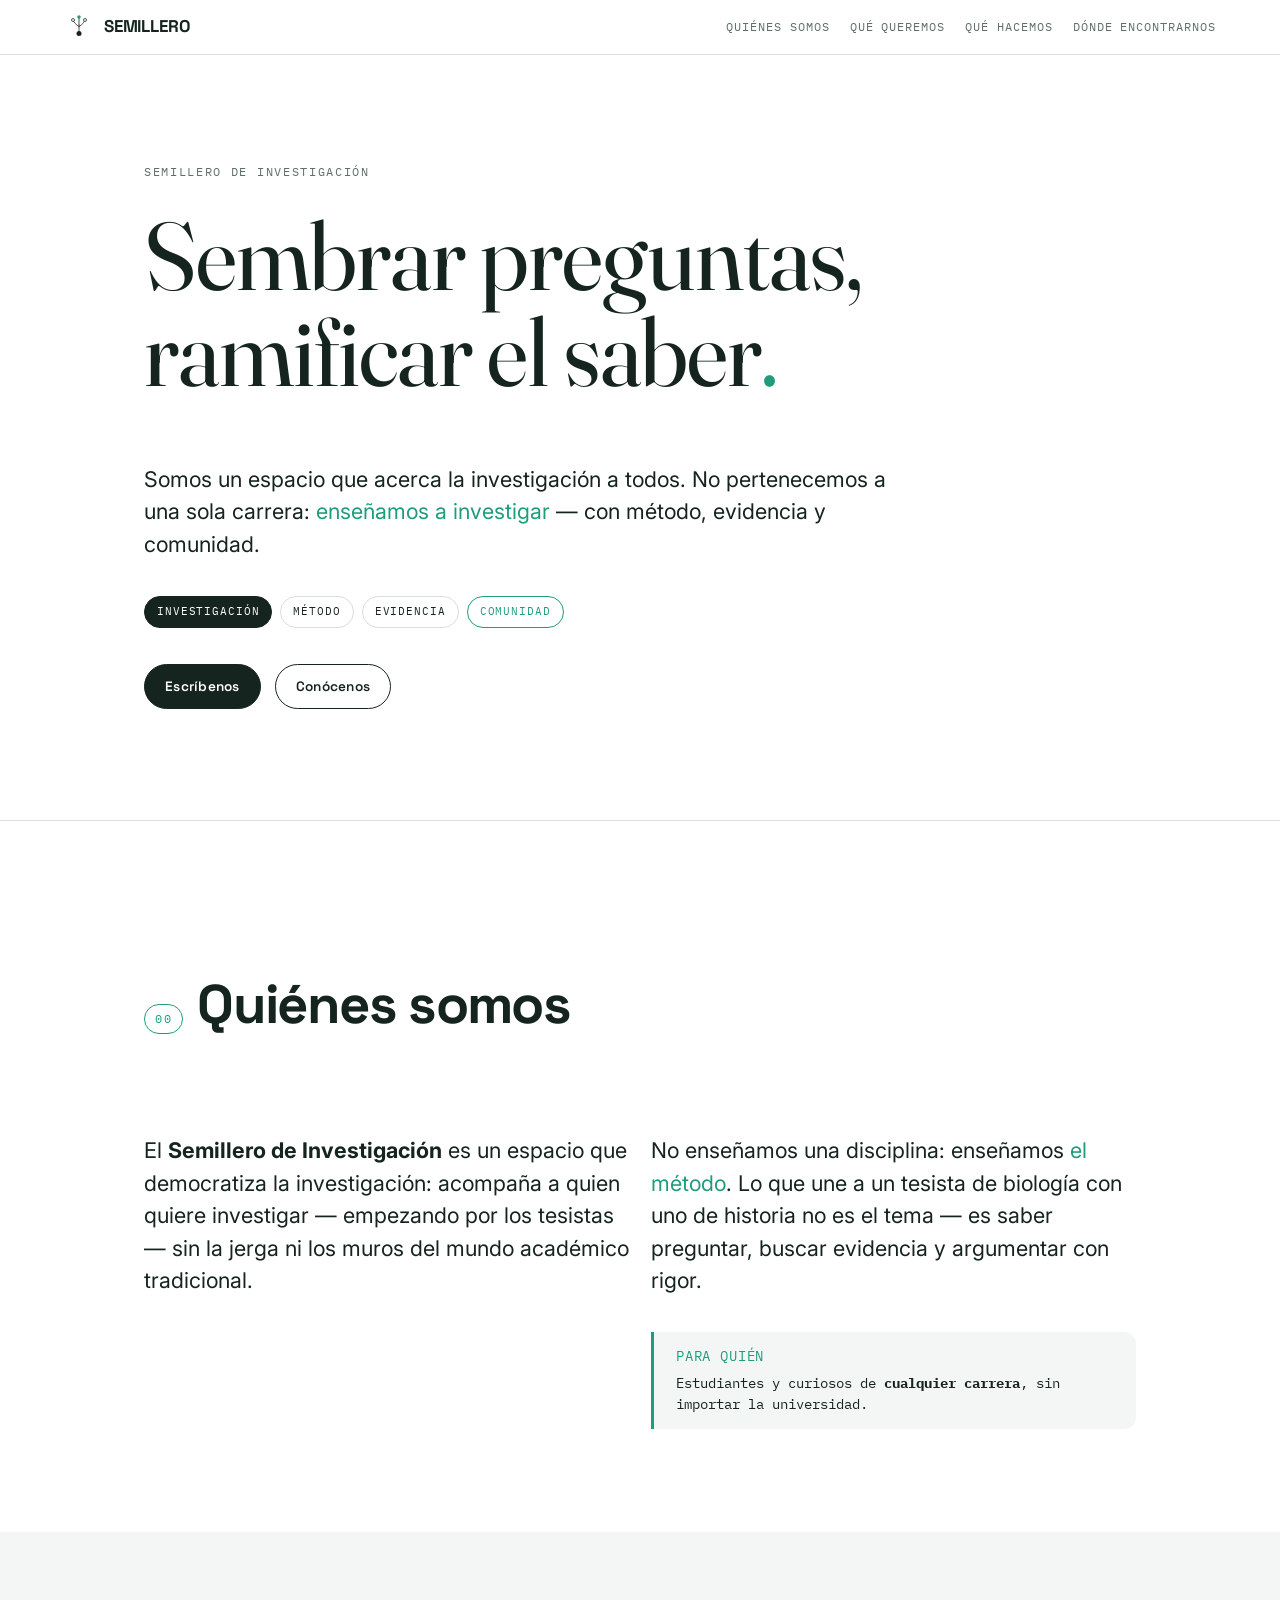
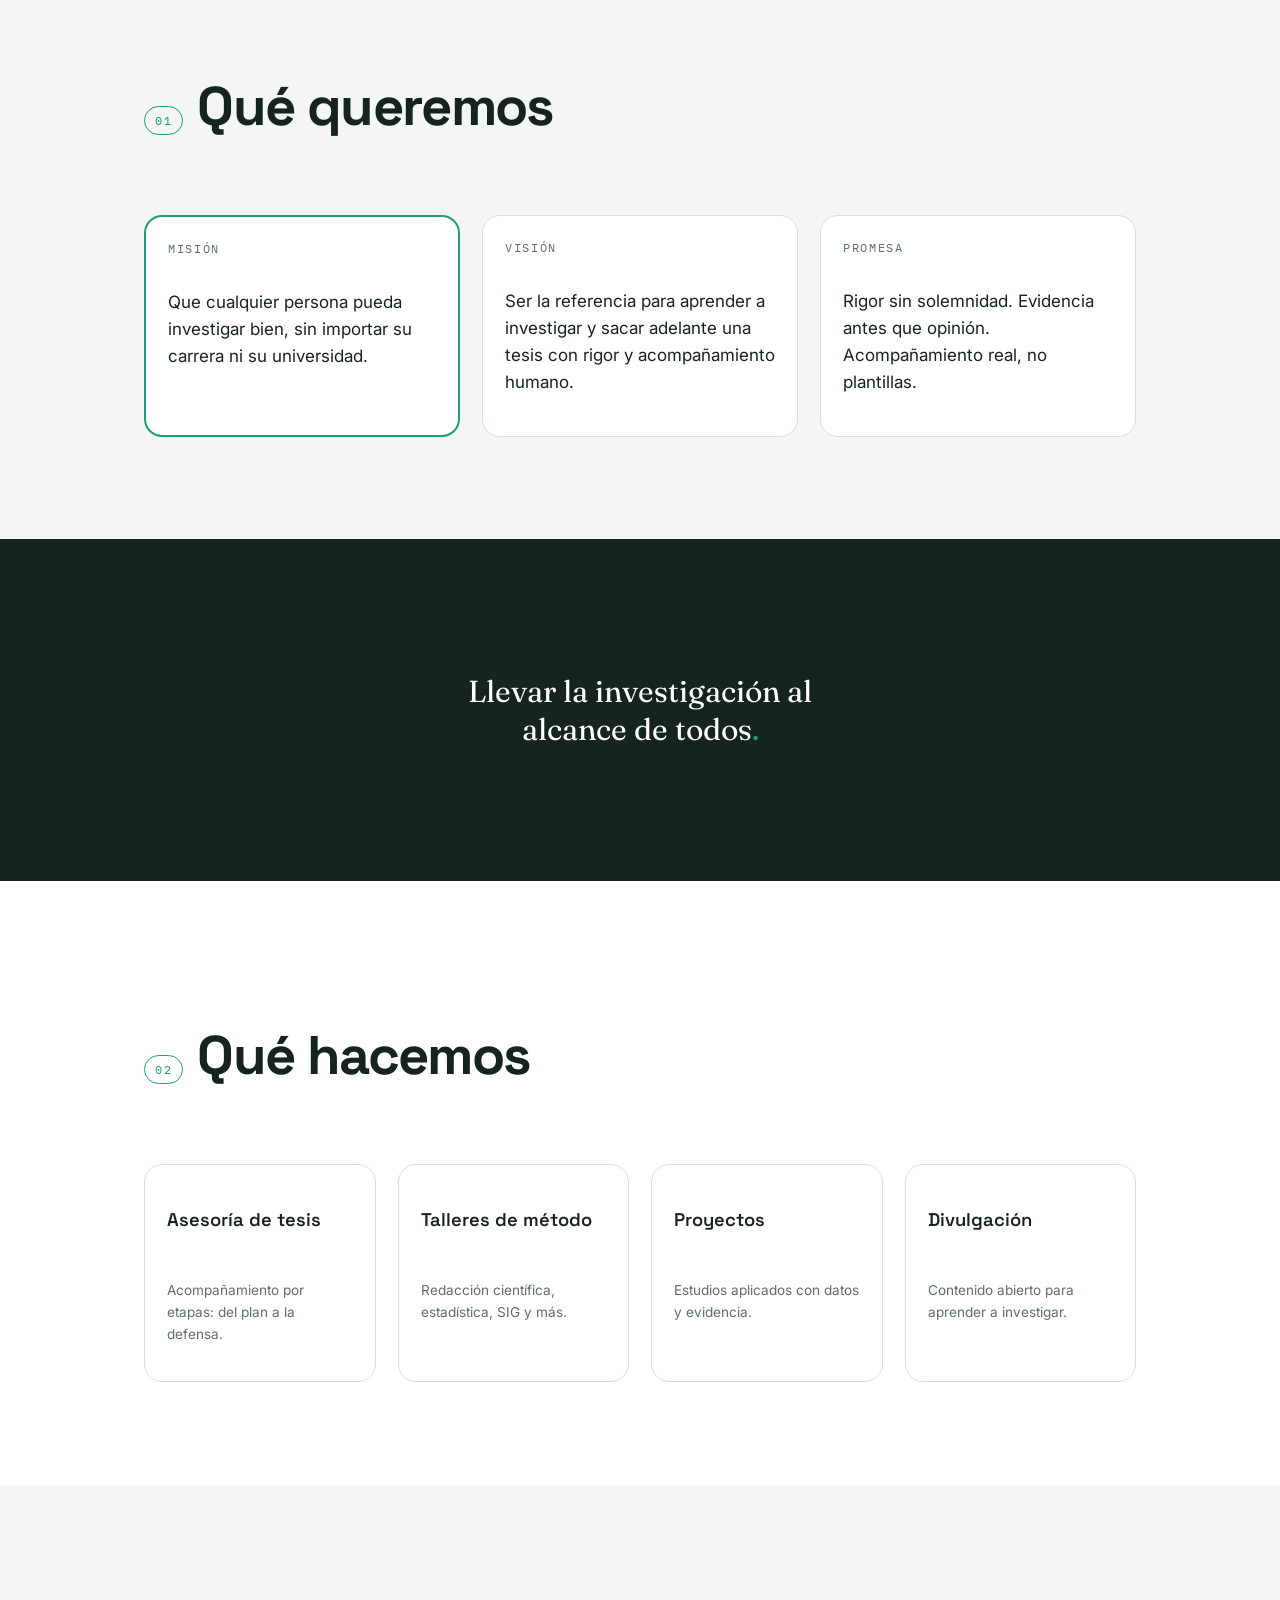
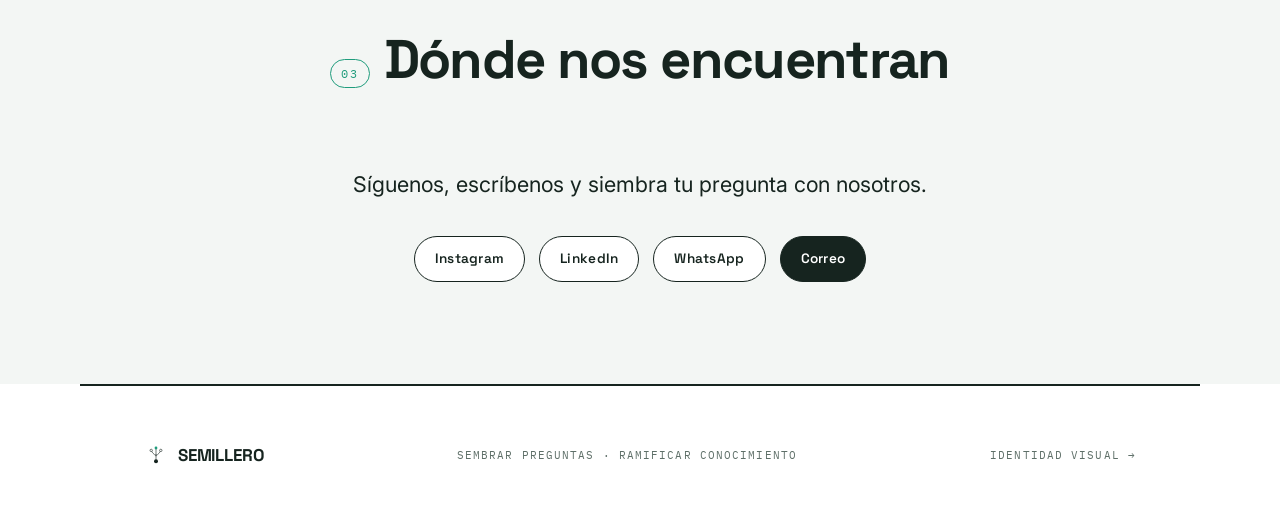
==== commit 0280332d: "Presentación del Semillero: quiénes somos, qué queremos, dónde encontrarnos" ====
--- a/index.html
+++ b/index.html
@@ -4,7 +4,7 @@
 <meta charset="UTF-8">
 <meta name="viewport" content="width=device-width, initial-scale=1.0">
 <title>Semillero de Investigación — Llevar la investigación al alcance de todos</title>
-<meta name="description" content="El Semillero de Investigación acompaña a quien quiere investigar: asesoría de tesis, talleres de método, proyectos de investigación y divulgación. Rigor sin solemnidad, evidencia antes que opinión.">
+<meta name="description" content="El Semillero de Investigación es un espacio que acerca la investigación a todos: enseñamos el método, acompañamos tesistas y sembramos curiosidad. Quiénes somos, qué queremos y dónde encontrarnos.">
 
 <link rel="preconnect" href="https://fonts.googleapis.com">
 <link rel="preconnect" href="https://fonts.gstatic.com" crossorigin>
@@ -13,14 +13,10 @@
 <link rel="icon" type="image/svg+xml" href="assets/favicon.svg">
 <link rel="stylesheet" href="assets/semillero.css">
 <style>
-  /* Refuerzos de landing sobre el sistema existente */
   .hero-cta{ display:flex; flex-wrap:wrap; gap:14px; margin-top: var(--s-5); }
-  .seed-mark{ flex:0 0 auto; }
   @media (max-width: 820px){ .grid-4, .grid-3, .grid-2{ grid-template-columns: 1fr; } .nav__links{ display:none; } }
-  .step-num{ font-family:var(--font-mono); font-size:12px; letter-spacing:.14em; color:var(--brote); }
-  a.card{ text-decoration:none; color:inherit; display:block; transition:transform .15s, border-color .15s; }
-  a.card:hover{ transform:translateY(-3px); border-color:var(--brote); }
-  .who li{ margin:.4em 0; }
+  a.btn{ text-decoration:none; display:inline-flex; align-items:center; gap:8px; }
+  .social{ display:flex; flex-wrap:wrap; gap:14px; margin-top: var(--s-5); }
 </style>
 </head>
 <body>
@@ -41,153 +37,119 @@
     SEMILLERO
   </div>
   <div class="nav__links">
-    <a href="#servicios">Servicios</a>
-    <a href="#para-quien">Para quién</a>
-    <a href="#como">Cómo trabajamos</a>
-    <a href="#proyectos">Proyectos</a>
-    <a href="#contacto">Contacto</a>
+    <a href="#quienes">Quiénes somos</a>
+    <a href="#queremos">Qué queremos</a>
+    <a href="#hacemos">Qué hacemos</a>
+    <a href="#contacto">Dónde encontrarnos</a>
   </div>
 </nav>
 
 <!-- ============ HERO ============ -->
 <header class="section container">
-  <span class="kicker">Semillero de Investigación · Investigación al alcance de todos</span>
-  <h1 class="display u-mt-4" style="font-size: clamp(2.6rem, 9vw, 6rem);">Aprende a<br>investigar bien<span class="dot">.</span></h1>
-  <p class="lead u-mt-4" style="max-width: 60ch;">El <b>Semillero de Investigación</b> acompaña a quien quiere investigar — empezando por los tesistas — con asesoría, formación, proyectos y divulgación. <span class="accent">Rigor sin solemnidad. Evidencia antes que opinión.</span></p>
+  <span class="kicker">Semillero de Investigación</span>
+  <h1 class="display u-mt-4" style="font-size: clamp(2.6rem, 9vw, 6rem);">Sembrar preguntas,<br>ramificar el saber<span class="dot">.</span></h1>
+  <p class="lead u-mt-4" style="max-width: 60ch;">Somos un espacio que acerca la investigación a todos. No pertenecemos a una sola carrera: <span class="accent">enseñamos a investigar</span> — con método, evidencia y comunidad.</p>
 
   <div class="u-flex u-wrap u-gap-2 u-mt-5">
-    <span class="chip chip--solid">Asesoría de tesis</span>
-    <span class="chip">Talleres de método</span>
-    <span class="chip">Proyectos</span>
-    <span class="chip chip--accent">Divulgación</span>
+    <span class="chip chip--solid">Investigación</span>
+    <span class="chip">Método</span>
+    <span class="chip">Evidencia</span>
+    <span class="chip chip--accent">Comunidad</span>
   </div>
 
   <div class="hero-cta">
-    <a class="btn btn--primary" href="#contacto">Quiero una sesión diagnóstica</a>
-    <a class="btn btn--secondary" href="#servicios">Ver servicios</a>
+    <a class="btn btn--primary" href="#contacto">Escríbenos</a>
+    <a class="btn btn--secondary" href="#quienes">Conócenos</a>
   </div>
 </header>
 
 <hr class="hairline">
 
-<!-- ============ QUÉ ES ============ -->
-<section class="section container">
+<!-- ============ [00] QUIÉNES SOMOS ============ -->
+<section class="section container" id="quienes">
   <div class="sec-head">
     <span class="sec-num">00</span>
-    <h2 class="sec-title">Qué es el Semillero</h2>
+    <h2 class="sec-title">Quiénes somos</h2>
   </div>
   <div class="grid grid-2">
-    <p class="lead">No enseñamos una carrera: enseñamos <b>el método</b>. Lo que une a un tesista de biología con uno de historia no es el tema — es saber preguntar, buscar evidencia y argumentar con rigor.</p>
+    <p class="lead">El <b>Semillero de Investigación</b> es un espacio que democratiza la investigación: acompaña a quien quiere investigar — empezando por los tesistas — sin la jerga ni los muros del mundo académico tradicional.</p>
     <div class="stack">
-      <div class="note"><span class="note__code">MISIÓN</span>Que cualquier persona pueda investigar bien, sin importar su carrera ni su universidad.</div>
-      <div class="note"><span class="note__code">PROMESA</span>Acompañamiento real, no plantillas. Entregables concretos, no solo consejos.</div>
+      <p class="lead">No enseñamos una disciplina: enseñamos <span class="accent">el método</span>. Lo que une a un tesista de biología con uno de historia no es el tema — es saber preguntar, buscar evidencia y argumentar con rigor.</p>
+      <div class="note"><span class="note__code">PARA QUIÉN</span>Estudiantes y curiosos de <b>cualquier carrera</b>, sin importar la universidad.</div>
     </div>
   </div>
 </section>
 
-<!-- ============ SERVICIOS ============ -->
-<section class="section section--paper" id="servicios">
+<!-- ============ [01] QUÉ QUEREMOS ============ -->
+<section class="section section--paper" id="queremos">
   <div class="container">
     <div class="sec-head">
       <span class="sec-num">01</span>
-      <h2 class="sec-title">Servicios</h2>
+      <h2 class="sec-title">Qué queremos</h2>
     </div>
-    <p class="lead" style="max-width:58ch;">Una semilla, cuatro ramas. Empieza por donde más lo necesites.</p>
-    <div class="grid grid-4 u-mt-5">
-
+    <div class="grid grid-3">
       <div class="card card--accent stack">
-        <span class="kicker">Rama 01</span>
-        <h3 class="h3">Asesoría de tesis</h3>
-        <p class="small muted">Acompañamiento 1:1 por etapas: sesión diagnóstica, plan de tesis, matriz de consistencia, metodología, capítulos y defensa.</p>
+        <span class="kicker">Misión</span>
+        <p>Que cualquier persona pueda investigar bien, sin importar su carrera ni su universidad.</p>
       </div>
-
       <div class="card stack">
-        <span class="kicker">Rama 02</span>
-        <h3 class="h3">Talleres y cursos</h3>
-        <p class="small muted">Redacción científica, estadística sin miedo, QGIS/SIG, gestión de fuentes e IA para investigar con ética.</p>
+        <span class="kicker">Visión</span>
+        <p>Ser la referencia para aprender a investigar y sacar adelante una tesis con rigor y acompañamiento humano.</p>
       </div>
-
       <div class="card stack">
-        <span class="kicker">Rama 03</span>
-        <h3 class="h3">Proyectos de investigación</h3>
-        <p class="small muted">Estudios y consultoría aplicada: análisis espacial, fotogrametría, patrimonio y datos.</p>
+        <span class="kicker">Promesa</span>
+        <p>Rigor sin solemnidad. Evidencia antes que opinión. Acompañamiento real, no plantillas.</p>
       </div>
-
-      <div class="card stack">
-        <span class="kicker">Rama 04</span>
-        <h3 class="h3">Divulgación y comunidad</h3>
-        <p class="small muted">Contenido abierto para aprender a investigar: datos, reseñas de papers y explicadores.</p>
-      </div>
-
     </div>
   </div>
 </section>
 
-<!-- ============ PARA QUIÉN ============ -->
-<section class="section container" id="para-quien">
+<!-- ============ FRASE DE MARCA ============ -->
+<section class="section section--ink">
+  <div class="container" style="text-align:center;">
+    <p class="quote" style="color:#fff; max-width:22ch; margin-inline:auto;">Llevar la investigación al alcance de todos<span class="dot">.</span></p>
+  </div>
+</section>
+
+<!-- ============ [02] QUÉ HACEMOS ============ -->
+<section class="section container" id="hacemos">
   <div class="sec-head">
     <span class="sec-num">02</span>
-    <h2 class="sec-title">¿Es para ti?</h2>
+    <h2 class="sec-title">Qué hacemos</h2>
   </div>
-  <div class="grid grid-3">
+  <div class="grid grid-4">
     <div class="card stack">
-      <h3 class="h3">Tesista atascado</h3>
-      <p class="small muted">«No sé por dónde empezar» o «mi asesor no responde». Te ordenamos el tema y te sacamos del bloqueo.</p>
+      <h3 class="h3">Asesoría de tesis</h3>
+      <p class="small muted">Acompañamiento por etapas: del plan a la defensa.</p>
     </div>
     <div class="card stack">
-      <h3 class="h3">Estudiante curioso</h3>
-      <p class="small muted">Quieres aprender a investigar desde antes de la tesis. Aquí aprendes el método de verdad.</p>
+      <h3 class="h3">Talleres de método</h3>
+      <p class="small muted">Redacción científica, estadística, SIG y más.</p>
     </div>
     <div class="card stack">
-      <h3 class="h3">Profesional o institución</h3>
-      <p class="small muted">Necesitas un estudio serio, con datos y evidencia. Lo ejecutamos contigo.</p>
+      <h3 class="h3">Proyectos</h3>
+      <p class="small muted">Estudios aplicados con datos y evidencia.</p>
+    </div>
+    <div class="card stack">
+      <h3 class="h3">Divulgación</h3>
+      <p class="small muted">Contenido abierto para aprender a investigar.</p>
     </div>
   </div>
 </section>
 
-<!-- ============ CÓMO TRABAJAMOS ============ -->
-<section class="section section--ink" id="como">
-  <div class="container">
-    <div class="sec-head">
-      <span class="sec-num" style="color:#fff;border-color:#fff;">03</span>
-      <h2 class="sec-title" style="color:#fff;">Cómo trabajamos</h2>
-    </div>
-    <div class="grid grid-4">
-      <div class="stack"><span class="step-num">PASO 01</span><h3 class="h3" style="color:#fff;">Diagnóstico</h3><p class="small" style="color:#9fb0a9;">Una sesión para ordenar tu tema y detectar el atasco real.</p></div>
-      <div class="stack"><span class="step-num">PASO 02</span><h3 class="h3" style="color:#fff;">Plan</h3><p class="small" style="color:#9fb0a9;">Problema, objetivos, hipótesis y matriz de consistencia.</p></div>
-      <div class="stack"><span class="step-num">PASO 03</span><h3 class="h3" style="color:#fff;">Acompañamiento</h3><p class="small" style="color:#9fb0a9;">Metodología y capítulos, paso a paso, con entregables reales.</p></div>
-      <div class="stack"><span class="step-num">PASO 04</span><h3 class="h3" style="color:#fff;">Defensa</h3><p class="small" style="color:#9fb0a9;">Ensayo, diapositivas y preparación de preguntas.</p></div>
-    </div>
-    <p class="quote u-mt-5" style="color:#fff; max-width:24ch;">Una pregunta bien hecha ya es media respuesta<span class="dot">.</span></p>
-  </div>
-</section>
-
-<!-- ============ PROYECTOS ============ -->
-<section class="section container" id="proyectos">
-  <div class="sec-head">
-    <span class="sec-num">04</span>
-    <h2 class="sec-title">Proyectos</h2>
-  </div>
-  <div class="grid grid-2">
-    <a class="card card--soft stack" href="https://yova03.github.io/presentacion-ceque/" target="_blank" rel="noopener">
-      <span class="kicker">Patrimonio · GIS / Fotogrametría</span>
-      <h3 class="h3">Corredor de Ceques Qorikancha–Wanakauri</h3>
-      <p class="small muted">Reconstrucción espacial del corredor ceremonial con QGIS y Metashape. <span class="accent">Ver presentación →</span></p>
-    </a>
-    <div class="card stack" style="justify-content:center;">
-      <p class="muted small">Más proyectos en camino. Si tienes un estudio en mente, conversemos.</p>
-    </div>
-  </div>
-</section>
-
-<!-- ============ CONTACTO / CTA ============ -->
+<!-- ============ [03] DÓNDE NOS ENCUENTRAN ============ -->
 <section class="section section--paper" id="contacto">
   <div class="container" style="text-align:center;">
-    <span class="kicker">Empecemos</span>
-    <h2 class="display u-mt-3" style="font-size:clamp(2rem,6vw,3.4rem);">Toda rama empieza<br>por una semilla<span class="dot">.</span></h2>
-    <p class="lead u-mt-4" style="max-width:48ch;margin-inline:auto;">Cuéntame en qué andas y damos el primer paso con una sesión diagnóstica.</p>
-    <div class="hero-cta" style="justify-content:center;">
-      <a class="btn btn--primary" href="mailto:darilhuaycochea@gmail.com?subject=Quiero%20una%20sesi%C3%B3n%20diagn%C3%B3stica%20-%20Semillero">Escribir por correo</a>
+    <div class="sec-head" style="justify-content:center;">
+      <span class="sec-num">03</span>
+      <h2 class="sec-title">Dónde nos encuentran</h2>
+    </div>
+    <p class="lead" style="max-width:46ch;margin-inline:auto;">Síguenos, escríbenos y siembra tu pregunta con nosotros.</p>
+    <div class="social" style="justify-content:center;">
+      <a class="btn btn--secondary" href="#" target="_blank" rel="noopener" data-red="instagram">Instagram</a>
+      <a class="btn btn--secondary" href="#" target="_blank" rel="noopener" data-red="linkedin">LinkedIn</a>
+      <a class="btn btn--secondary" href="#" target="_blank" rel="noopener" data-red="whatsapp">WhatsApp</a>
+      <a class="btn btn--primary" href="mailto:darilhuaycochea@gmail.com?subject=Hola%20Semillero%20de%20Investigaci%C3%B3n">Correo</a>
     </div>
   </div>
 </section>
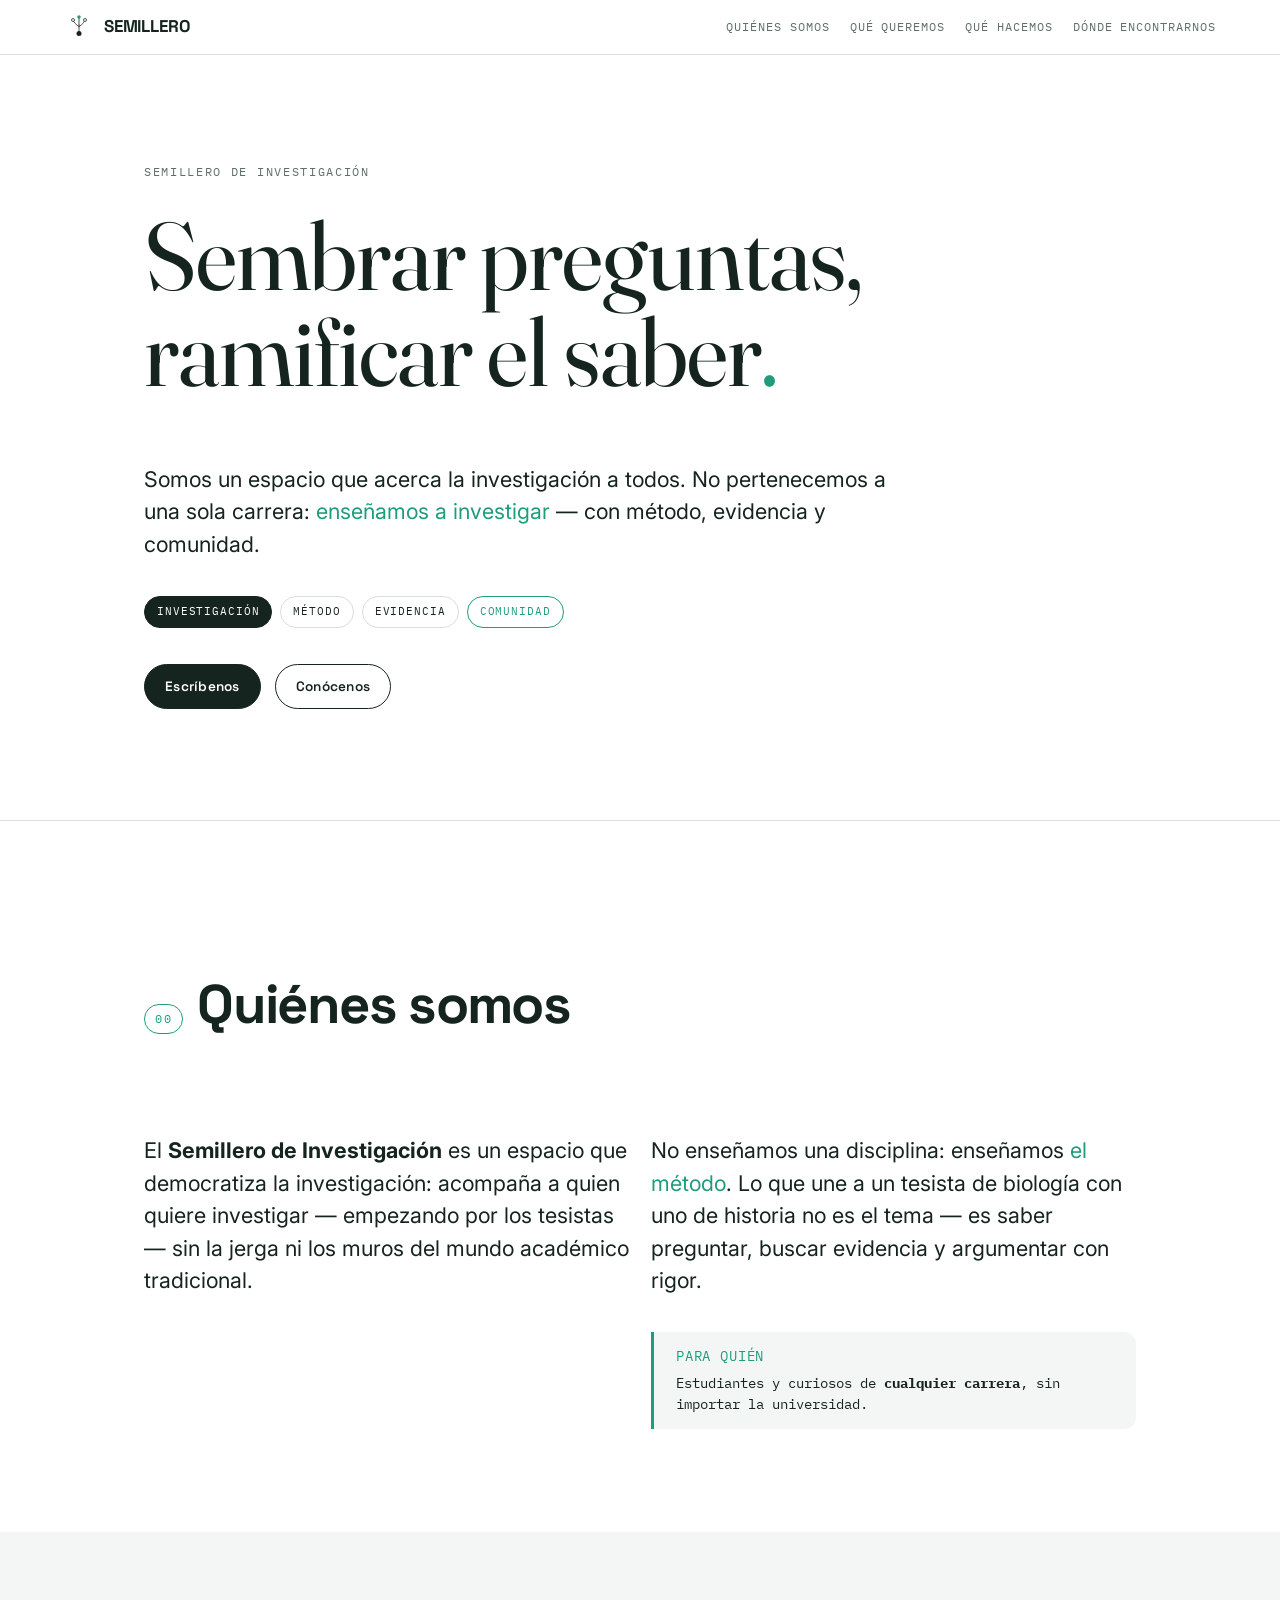
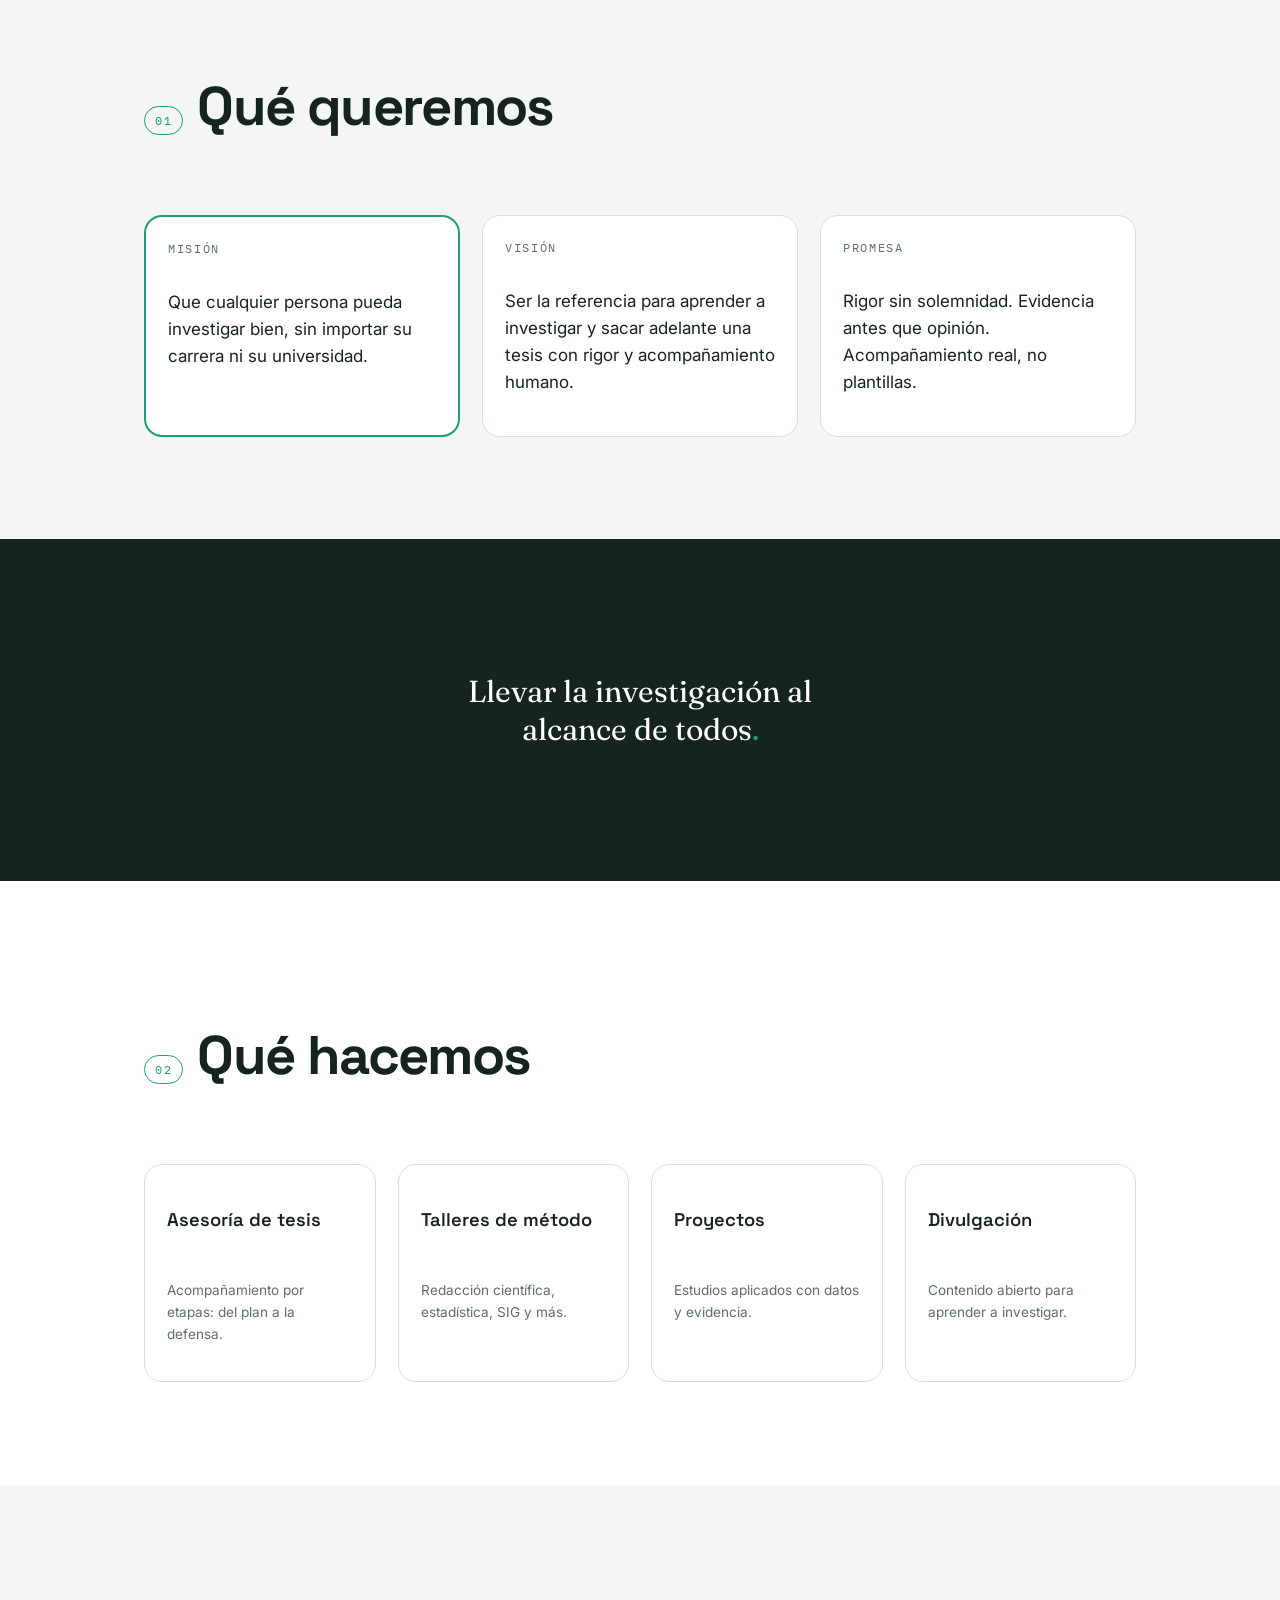
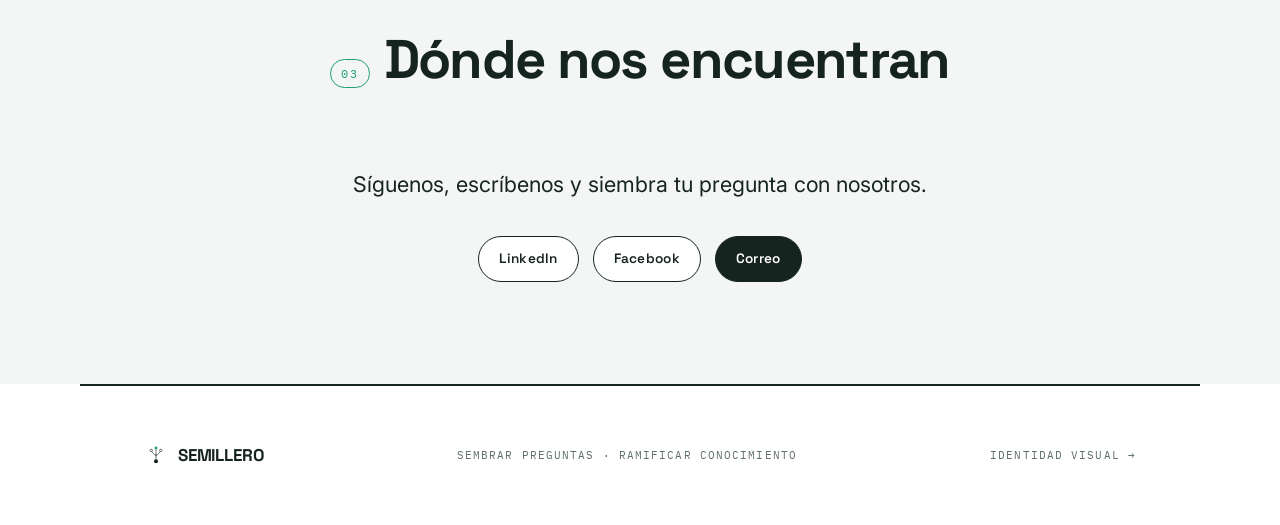
==== commit 6cfa509e: "Enlaces reales de redes: LinkedIn y Facebook" ====
--- a/index.html
+++ b/index.html
@@ -146,9 +146,8 @@
     </div>
     <p class="lead" style="max-width:46ch;margin-inline:auto;">Síguenos, escríbenos y siembra tu pregunta con nosotros.</p>
     <div class="social" style="justify-content:center;">
-      <a class="btn btn--secondary" href="#" target="_blank" rel="noopener" data-red="instagram">Instagram</a>
-      <a class="btn btn--secondary" href="#" target="_blank" rel="noopener" data-red="linkedin">LinkedIn</a>
-      <a class="btn btn--secondary" href="#" target="_blank" rel="noopener" data-red="whatsapp">WhatsApp</a>
+      <a class="btn btn--secondary" href="https://www.linkedin.com/company/133453998/" target="_blank" rel="noopener">LinkedIn</a>
+      <a class="btn btn--secondary" href="https://www.facebook.com/semillerodeinvestigacion" target="_blank" rel="noopener">Facebook</a>
       <a class="btn btn--primary" href="mailto:darilhuaycochea@gmail.com?subject=Hola%20Semillero%20de%20Investigaci%C3%B3n">Correo</a>
     </div>
   </div>
